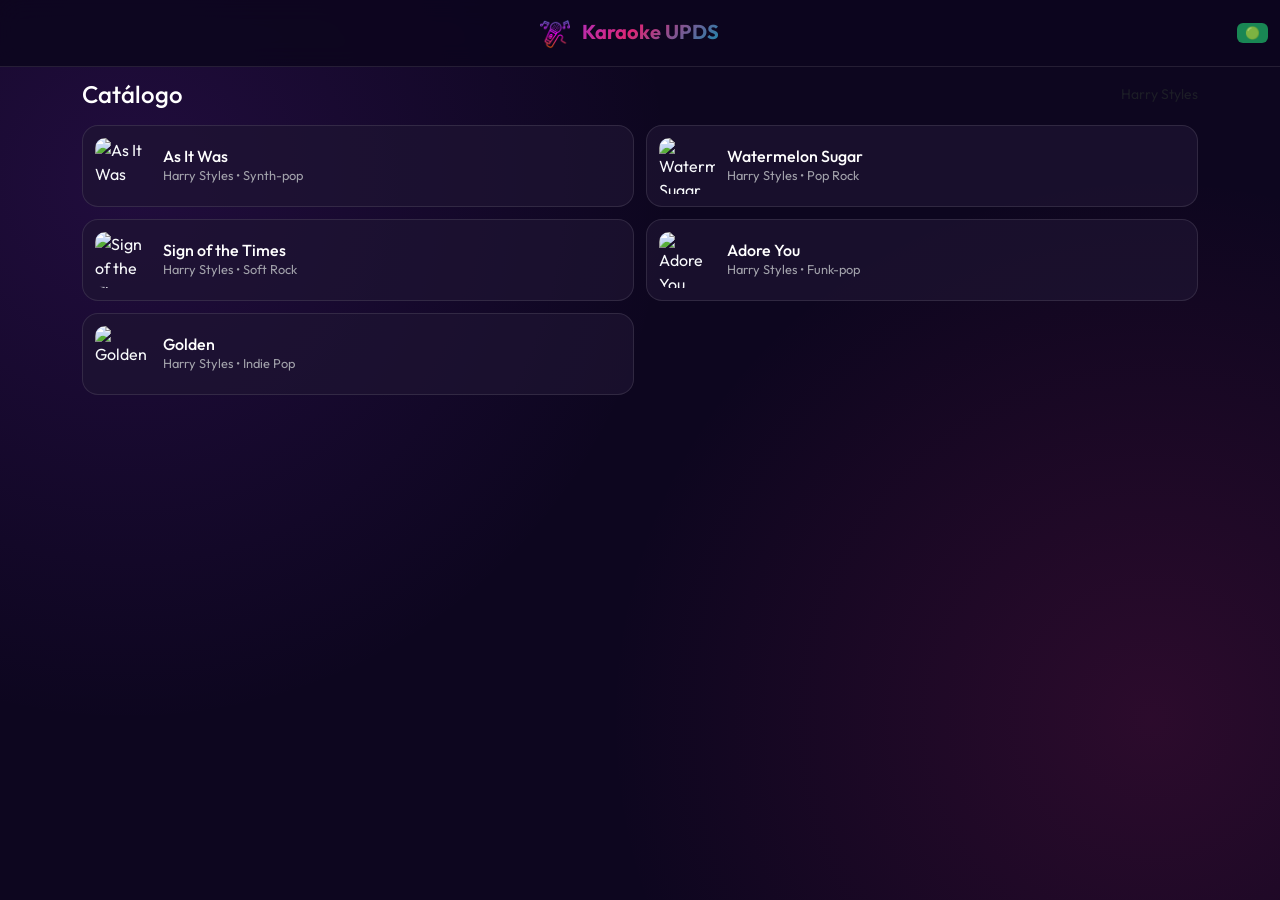
==== index.html @ 7cf0e6f2 "Karaoke UPDS: Rediseño total, menu lateral, PWA install y validaciones" ====
<!DOCTYPE html>
<html lang="es">
<head>
    <meta charset="UTF-8">
    <meta name="viewport" content="width=device-width, initial-scale=1.0, maximum-scale=1.0, user-scalable=no">
    <title>Karaoke UPDS | Harry Styles</title>

    <!-- PWA -->
    <meta name="theme-color" content="#1a0b2e">
    <link rel="manifest" href="./manifest.json">
    <link rel="icon" type="image/png" href="img/logo.png">
    <link rel="apple-touch-icon" href="img/logo.png">

    <!-- Librerías -->
    <link href="https://cdn.jsdelivr.net/npm/bootstrap@5.3.3/dist/css/bootstrap.min.css" rel="stylesheet">
    <link href="https://fonts.googleapis.com/css2?family=Outfit:wght@300;400;600;800&display=swap" rel="stylesheet">
    <script src="https://unpkg.com/@phosphor-icons/web"></script>
    <script src="https://code.jquery.com/jquery-3.7.1.min.js"></script>
    <script src="https://cdn.jsdelivr.net/npm/bootstrap@5.3.3/dist/js/bootstrap.bundle.min.js"></script>

    <link rel="stylesheet" href="styles.css">
</head>
<body>

    <!-- Barra Superior -->
    <nav class="navbar fixed-top glass-nav">
        <div class="container-fluid">
            <button class="btn btn-link text-white p-0 me-2" id="menuToggle">
                <i class="ph ph-list fs-3"></i>
            </button>
            <a class="navbar-brand fw-bold text-gradient mx-auto" href="#">
                <img src="img/logo.png" alt="Logo" width="30" height="30" class="d-inline-block align-text-top me-2">
                Karaoke UPDS
            </a>
            <div id="estadoRed" class="badge bg-success small">🟢</div>
        </div>
    </nav>

    <!-- Menú Lateral (Drawer) -->
    <div id="sideMenu" class="side-menu">
        <div class="p-4">
            <h5 class="text-gradient mb-4">Menú</h5>
            <a href="#" class="menu-item active" data-target="view-catalogo"><i class="ph ph-music-notes"></i> Catálogo</a>
            <a href="#" class="menu-item" data-target="view-reserva"><i class="ph ph-calendar-check"></i> Mi Reserva</a>
            <hr class="text-secondary">
            <button id="btnInstalar" class="btn btn-outline-light w-100 d-none">
                <i class="ph ph-download-simple"></i> Instalar App
            </button>
        </div>
    </div>
    <div id="menuOverlay" class="menu-overlay"></div>

    <!-- Contenido Principal -->
    <main class="container main-content">

        <!-- VISTA 1: CATÁLOGO -->
        <div id="view-catalogo" class="app-view active">
            <div class="d-flex justify-content-between align-items-center mb-3">
                <h4 class="text-white m-0">Catálogo</h4>
                <span class="text-muted small">Harry Styles</span>
            </div>

            <div id="alertaRed" class="alert alert-warning d-none py-2 small" role="alert">
                <i class="ph ph-warning-circle"></i> Sin conexión.
            </div>

            <div id="catalogoKaraoke" class="lista-canciones">
                <!-- Loader -->
                <div class="text-center py-5 text-muted w-100">
                    <div class="spinner-border text-info" role="status"></div>
                    <p class="mt-2">Cargando pistas...</p>
                </div>
            </div>
        </div>

        <!-- VISTA 2: RESERVA -->
        <div id="view-reserva" class="app-view">
            <h4 class="text-white mb-3">Finalizar Reserva</h4>

            <!-- Resumen de la Cola -->
            <div class="glass-card p-3 mb-4">
                <h6 class="text-gradient mb-2"><i class="ph ph-queue"></i> Tu Cola</h6>
                <ul id="listaCola" class="list-group list-group-flush bg-transparent mb-0" style="max-height: 120px; overflow-y: auto;">
                    <li class="list-group-item bg-transparent text-muted text-center border-0 empty-cola py-2">No has elegido pistas.</li>
                </ul>
            </div>

            <!-- Formulario -->
            <div class="glass-card p-4">
                <form id="formReserva" novalidate>
                    <div class="mb-3">
                        <label class="form-label text-light small">Nombre Completo</label>
                        <input type="text" id="nombreReserva" class="form-control bg-dark text-light border-secondary" placeholder="Ej. Alex Pérez">
                        <small class="text-danger d-none" id="errorNombre">Requerido (mín. 3 letras).</small>
                    </div>
                    <div class="mb-3">
                        <label class="form-label text-light small">Teléfono / Celular</label>
                        <input type="tel" id="telefonoReserva" class="form-control bg-dark text-light border-secondary" placeholder="Ej. 70012345">
                        <small class="text-danger d-none" id="errorTelefono">Requerido (mín. 7 números).</small>
                    </div>
                    <div class="row g-2 mb-3">
                        <div class="col-6">
                            <label class="form-label text-light small">Fecha</label>
                            <input type="date" id="fechaReserva" class="form-control bg-dark text-light border-secondary">
                            <small class="text-danger d-none" id="errorFecha">Fecha inválida.</small>
                        </div>
                        <div class="col-6">
                            <label class="form-label text-light small">Hora (18:00 - 23:00)</label>
                            <input type="time" id="horaReserva" class="form-control bg-dark text-light border-secondary" min="18:00" max="23:00">
                            <small class="text-danger d-none" id="errorHora">Hora inválida.</small>
                        </div>
                    </div>
                    <div class="mb-3">
                        <label class="form-label text-light small">Horas de Karaoke (50 BOB/hr)</label>
                        <input type="number" id="horasReserva" class="form-control bg-dark text-light border-secondary" value="1" min="1" max="5">
                    </div>

                    <div class="d-flex justify-content-between align-items-center mb-3 p-3 rounded" style="background: rgba(147, 51, 234, 0.1);">
                        <span class="text-light">Total a Pagar:</span>
                        <span class="fs-4 fw-bold text-gradient"><span id="totalPagar">50</span> BOB</span>
                    </div>

                    <button type="submit" id="btnConfirmar" class="btn btn-gradient w-100 py-3 fw-bold">
                        <i class="ph ph-credit-card"></i> Ir a Pagar
                    </button>
                </form>
            </div>
        </div>

    </main>

    <!-- MODAL DETALLE PISTA (Disco Girando + Letra) -->
    <div class="modal fade" id="modalPista" tabindex="-1" aria-hidden="true">
        <div class="modal-dialog modal-dialog-centered modal-lg">
            <div class="modal-content glass-modal text-center p-4">
                <button type="button" class="btn-close btn-close-white position-absolute top-0 end-0 m-3" data-bs-dismiss="modal"></button>

                <!-- Disco Girando -->
                <div class="vinyl-container mx-auto mb-4">
                    <div class="vinyl"></div>
                    <img id="pistaImgHD" src="" alt="Portada" class="vinyl-cover">
                </div>

                <h3 class="text-gradient mb-1" id="pistaTitulo">Título</h3>
                <p class="text-muted mb-3" id="pistaArtista">Artista • Género</p>

                <!-- Letra -->
                <div class="letra-container mb-3 p-3 rounded text-start" style="background: rgba(0,0,0,0.4); max-height: 150px; overflow-y: auto;">
                    <h6 class="text-info mb-2"><i class="ph ph-text-align-left"></i> Letra:</h6>
                    <p class="small text-light m-0" id="pistaLetra">Cargando letra...</p>
                </div>

                <button class="btn btn-gradient w-100" id="btnAgregarDesdeModal">
                    <i class="ph ph-plus"></i> Agregar a la Cola
                </button>
            </div>
        </div>
    </div>

    <!-- MODAL DE PAGO (Simulado) -->
    <div class="modal fade" id="modalPago" tabindex="-1" data-bs-backdrop="static">
        <div class="modal-dialog modal-dialog-centered">
            <div class="modal-content glass-modal p-4">
                <div class="text-center mb-3">
                    <h4 class="text-gradient"><i class="ph ph-credit-card"></i> Pago Seguro</h4>
                    <p class="text-light mb-0">Total: <span class="text-gradient fw-bold" id="pagoTotal">50 BOB</span></p>
                </div>

                <div class="mb-2">
                    <label class="form-label text-light small">Número de Tarjeta</label>
                    <input type="text" class="form-control bg-dark text-light border-secondary" placeholder="0000 0000 0000 0000" maxlength="19">
                </div>
                <div class="row g-2 mb-3">
                    <div class="col-6">
                        <label class="form-label text-light small">Expiración</label>
                        <input type="text" class="form-control bg-dark text-light border-secondary" placeholder="MM/YY" maxlength="5">
                    </div>
                    <div class="col-6">
                        <label class="form-label text-light small">CVV</label>
                        <input type="password" class="form-control bg-dark text-light border-secondary" placeholder="123" maxlength="3">
                    </div>
                </div>

                <div class="timer-circle mx-auto mb-3">
                    <span id="timerPago" class="fs-4 fw-bold text-white">00:30</span>
                </div>

                <div class="d-flex gap-2">
                    <button type="button" class="btn btn-outline-secondary w-50" data-bs-dismiss="modal" id="btnCancelarPago">Cancelar</button>
                    <button type="button" class="btn btn-gradient w-50 fw-bold" id="btnPagarFinal">Pagar</button>
                </div>
            </div>
        </div>
    </div>

    <!-- Toast -->
    <div id="toast" class="toast-alert">
        <i class="ph ph-check-circle fs-3"></i>
        <div>
            <strong class="d-block" id="toastTitulo">¡Éxito!</strong>
            <span class="small" id="toastMensaje">Acción completada.</span>
        </div>
    </div>

    <script src="script.js" defer></script>
</body>
</html>
---- styles.css ----
:root {
    --bg: #0d061f;
    --bg-card: rgba(30, 20, 50, 0.7);
    --primary-gradient: linear-gradient(135deg, #9333ea, #db2777, #0891b2);
    --text-main: #f8fafc;
    --text-muted: #a1a1aa;
    --border-glass: rgba(255,255,255,0.1);
}

body {
    background-color: var(--bg);
    background-image: radial-gradient(circle at 10% 20%, rgba(147, 51, 234, 0.15) 0%, transparent 40%),
                      radial-gradient(circle at 90% 80%, rgba(219, 39, 119, 0.15) 0%, transparent 40%);
    color: var(--text-main);
    font-family: 'Outfit', sans-serif;
    min-height: 100dvh;
    overflow-x: hidden;
    margin: 0;
}

/* Navbar */
.glass-nav {
    background: rgba(13, 6, 31, 0.9);
    backdrop-filter: blur(12px);
    border-bottom: 1px solid var(--border-glass);
    padding: 12px 0;
    z-index: 1050;
}

.text-gradient {
    background: var(--primary-gradient);
    -webkit-background-clip: text;
    -webkit-text-fill-color: transparent;
    font-weight: 800;
}

/* Menú Lateral */
.side-menu {
    position: fixed;
    top: 0; left: -280px;
    width: 280px; height: 100vh;
    background: rgba(20, 10, 40, 0.95);
    backdrop-filter: blur(20px);
    z-index: 1100;
    transition: left 0.3s ease;
    border-right: 1px solid var(--border-glass);
}
.side-menu.open { left: 0; }
.menu-overlay {
    position: fixed; top: 0; left: 0; width: 100%; height: 100%;
    background: rgba(0,0,0,0.5); z-index: 1090;
    display: none; opacity: 0; transition: opacity 0.3s;
}
.menu-overlay.open { display: block; opacity: 1; }

.menu-item {
    display: flex; align-items: center; gap: 12px;
    color: var(--text-muted); text-decoration: none;
    padding: 12px 16px; border-radius: 8px;
    font-weight: 600; transition: 0.2s;
    margin-bottom: 5px;
}
.menu-item:hover, .menu-item.active {
    background: rgba(255,255,255,0.05);
    color: #fff;
}
.menu-item i { font-size: 1.4rem; }

/* Vistas */
.main-content { padding-top: 80px; padding-bottom: 40px; }
.app-view { display: none; animation: fadeIn 0.4s ease; }
.app-view.active { display: block; }
@keyframes fadeIn { from { opacity: 0; transform: translateY(10px); } to { opacity: 1; transform: translateY(0); } }

/* Catálogo */
.lista-canciones { display: grid; grid-template-columns: 1fr; gap: 12px; }
@media (min-width: 768px) { .lista-canciones { grid-template-columns: repeat(2, 1fr); } }

.tarjeta-pista {
    background: var(--bg-card);
    border: 1px solid var(--border-glass);
    border-radius: 16px;
    padding: 12px;
    display: flex; align-items: center; gap: 12px;
    cursor: pointer; transition: 0.3s;
    animation: slideUp 0.4s ease forwards; opacity: 0;
}
@keyframes slideUp { from { opacity: 0; transform: translateY(15px); } to { opacity: 1; transform: translateY(0); } }
.tarjeta-pista:hover { border-color: #db2777; transform: translateY(-2px); box-shadow: 0 8px 20px rgba(219, 39, 119, 0.2); }

.img-portada { width: 56px; height: 56px; border-radius: 10px; object-fit: cover; }
.info-pista { flex-grow: 1; min-width: 0; text-align: left; }
.info-pista h4 { font-size: 1rem; margin: 0; color: #fff; white-space: nowrap; overflow: hidden; text-overflow: ellipsis; }
.info-pista p { font-size: 0.8rem; margin: 0; color: var(--text-muted); white-space: nowrap; overflow: hidden; text-overflow: ellipsis; }

/* Botones */
.btn-gradient {
    background: var(--primary-gradient);
    color: #fff; border: none; border-radius: 10px;
    transition: 0.3s;
}
.btn-gradient:hover { filter: brightness(1.2); color: #fff; box-shadow: 0 0 15px rgba(219, 39, 119, 0.4); }

/* Tarjetas Glass */
.glass-card {
    background: var(--bg-card);
    backdrop-filter: blur(16px);
    border: 1px solid var(--border-glass);
    border-radius: 20px;
}

/* Lista Cola */
#listaCola::-webkit-scrollbar { width: 4px; }
#listaCola::-webkit-scrollbar-thumb { background: #db2777; border-radius: 4px; }
.cola-item { border-bottom: 1px solid var(--border-glass) !important; padding: 10px 0 !important; }

/* Modales */
.glass-modal {
    background: rgba(20, 10, 40, 0.98);
    backdrop-filter: blur(25px);
    border: 1px solid rgba(147, 51, 234, 0.3);
    border-radius: 24px;
    box-shadow: 0 20px 60px rgba(0,0,0,0.8);
}

/* DISCO GIRANDO */
.vinyl-container {
    position: relative;
    width: 240px; height: 240px;
    display: flex; justify-content: center; align-items: center;
}
.vinyl {
    position: absolute;
    width: 220px; height: 220px;
    background: repeating-radial-gradient(#111, #111 4px, #222 5px, #111 6px);
    border-radius: 50%;
    animation: spin 3s linear infinite;
    box-shadow: 0 0 30px rgba(0,0,0,0.8);
}
.vinyl::after {
    content: ''; position: absolute;
    top: 50%; left: 50%; transform: translate(-50%, -50%);
    width: 180px; height: 180px;
    background: rgba(0,0,0,0.2); border-radius: 50%;
}
.vinyl-cover {
    position: relative; z-index: 2;
    width: 150px; height: 150px;
    border-radius: 50%; object-fit: cover;
    border: 4px solid #fff;
}
@keyframes spin { 100% { transform: rotate(360deg); } }

/* Temporizador */
.timer-circle {
    width: 70px; height: 70px;
    border-radius: 50%;
    border: 4px solid #db2777;
    display: flex; align-items: center; justify-content: center;
    box-shadow: 0 0 20px rgba(219, 39, 119, 0.3);
}

/* Toast */
.toast-alert {
    position: fixed; bottom: 20px; right: 20px;
    background: #10b981; color: #fff;
    padding: 15px 25px; border-radius: 12px;
    display: none; align-items: center; gap: 15px;
    z-index: 9999; box-shadow: 0 10px 30px rgba(16, 185, 129, 0.4);
    animation: popIn 0.4s cubic-bezier(0.175, 0.885, 0.32, 1.275);
}
@keyframes popIn { from { transform: scale(0.5); opacity: 0; } to { transform: scale(1); opacity: 1; } }
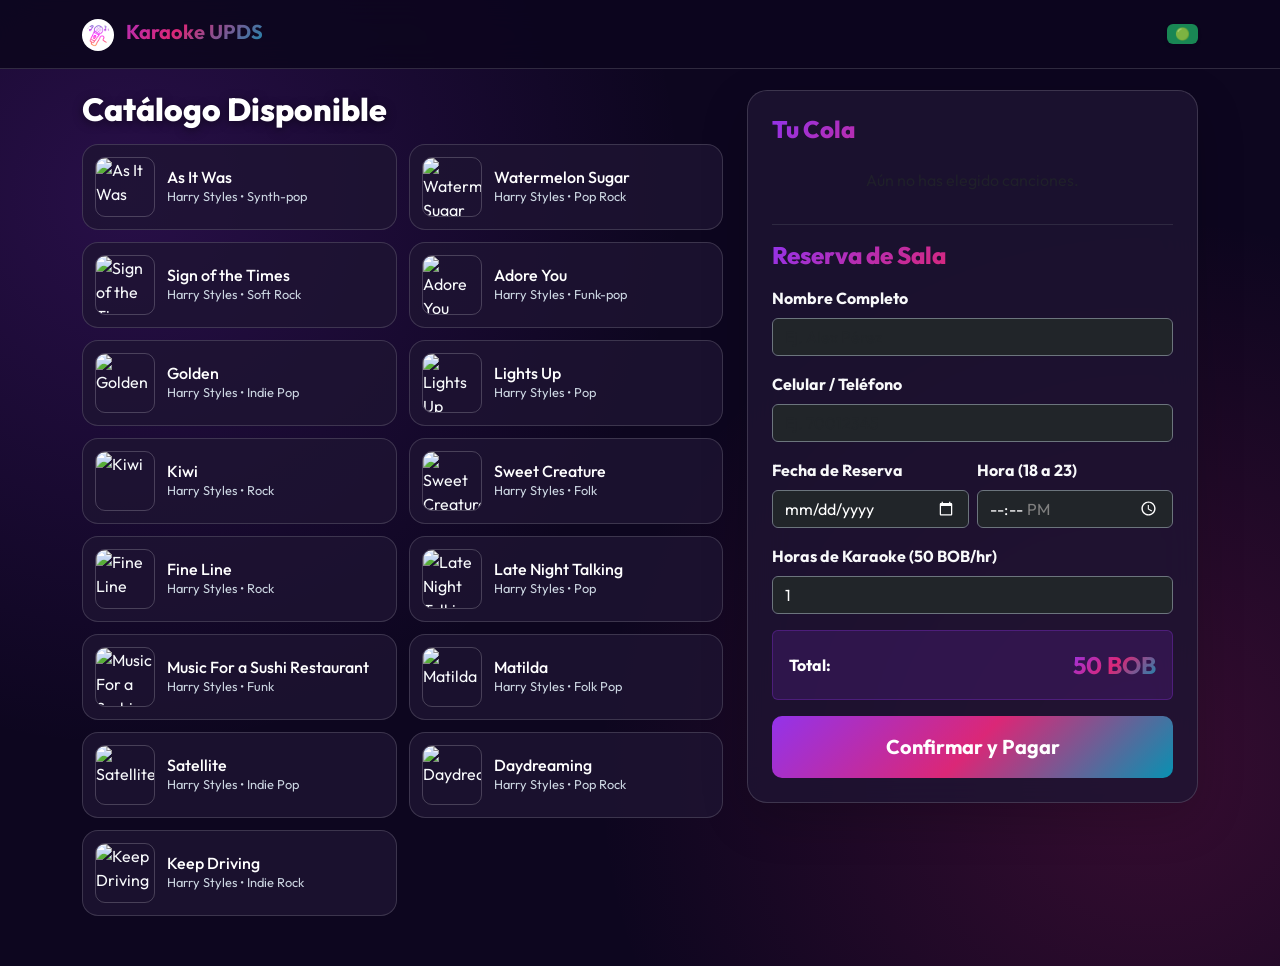
==== commit 2f76a1d8: "Karaoke UPDS final: Validaciones estrictas, 15 canciones, diseno legible y PWA lista" ====
--- a/index.html
+++ b/index.html
@@ -3,15 +3,12 @@
 <head>
     <meta charset="UTF-8">
     <meta name="viewport" content="width=device-width, initial-scale=1.0, maximum-scale=1.0, user-scalable=no">
-    <title>Karaoke UPDS | Harry Styles</title>
+    <title>Karaoke UPDS | Reservas</title>
 
-    <!-- PWA -->
-    <meta name="theme-color" content="#1a0b2e">
+    <meta name="theme-color" content="#0f0a1c">
     <link rel="manifest" href="./manifest.json">
     <link rel="icon" type="image/png" href="img/logo.png">
-    <link rel="apple-touch-icon" href="img/logo.png">
 
-    <!-- Librerías -->
     <link href="https://cdn.jsdelivr.net/npm/bootstrap@5.3.3/dist/css/bootstrap.min.css" rel="stylesheet">
     <link href="https://fonts.googleapis.com/css2?family=Outfit:wght@300;400;600;800&display=swap" rel="stylesheet">
     <script src="https://unpkg.com/@phosphor-icons/web"></script>
@@ -24,112 +21,91 @@
 
     <!-- Barra Superior -->
     <nav class="navbar fixed-top glass-nav">
-        <div class="container-fluid">
-            <button class="btn btn-link text-white p-0 me-2" id="menuToggle">
-                <i class="ph ph-list fs-3"></i>
-            </button>
-            <a class="navbar-brand fw-bold text-gradient mx-auto" href="#">
-                <img src="img/logo.png" alt="Logo" width="30" height="30" class="d-inline-block align-text-top me-2">
+        <div class="container">
+            <a class="navbar-brand fw-bold text-gradient" href="#">
+                <img src="img/logo.png" alt="Logo" width="32" height="32" class="d-inline-block align-text-top me-2 bg-white rounded-circle p-1">
                 Karaoke UPDS
             </a>
-            <div id="estadoRed" class="badge bg-success small">🟢</div>
+            <div id="estadoRed" class="badge bg-success shadow-sm">🟢 En Línea</div>
         </div>
     </nav>
 
-    <!-- Menú Lateral (Drawer) -->
-    <div id="sideMenu" class="side-menu">
-        <div class="p-4">
-            <h5 class="text-gradient mb-4">Menú</h5>
-            <a href="#" class="menu-item active" data-target="view-catalogo"><i class="ph ph-music-notes"></i> Catálogo</a>
-            <a href="#" class="menu-item" data-target="view-reserva"><i class="ph ph-calendar-check"></i> Mi Reserva</a>
-            <hr class="text-secondary">
-            <button id="btnInstalar" class="btn btn-outline-light w-100 d-none">
-                <i class="ph ph-download-simple"></i> Instalar App
-            </button>
-        </div>
-    </div>
-    <div id="menuOverlay" class="menu-overlay"></div>
+    <main class="container main-content">
+        <div class="row g-4">
 
-    <!-- Contenido Principal -->
-    <main class="container main-content">
-
-        <!-- VISTA 1: CATÁLOGO -->
-        <div id="view-catalogo" class="app-view active">
-            <div class="d-flex justify-content-between align-items-center mb-3">
-                <h4 class="text-white m-0">Catálogo</h4>
-                <span class="text-muted small">Harry Styles</span>
+            <!-- COLUMNA CATÁLOGO -->
+            <div class="col-lg-7">
+                <h2 class="section-title mb-3">Catálogo Disponible</h2>
+                <div id="alertaRed" class="alert alert-warning d-none small" role="alert">
+                    <i class="ph ph-warning-circle"></i> Sin conexión. Catálogo en caché.
+                </div>
+                <div id="catalogoKaraoke" class="lista-canciones">
+                    <div class="text-center py-5 w-100">
+                        <div class="spinner-border text-info" role="status"></div>
+                    </div>
+                </div>
             </div>
 
-            <div id="alertaRed" class="alert alert-warning d-none py-2 small" role="alert">
-                <i class="ph ph-warning-circle"></i> Sin conexión.
-            </div>
+            <!-- COLUMNA RESERVA -->
+            <div class="col-lg-5">
+                <div class="glass-card p-4 sticky-top shadow-lg" style="top: 90px;">
 
-            <div id="catalogoKaraoke" class="lista-canciones">
-                <!-- Loader -->
-                <div class="text-center py-5 text-muted w-100">
-                    <div class="spinner-border text-info" role="status"></div>
-                    <p class="mt-2">Cargando pistas...</p>
+                    <h4 class="text-gradient mb-3"><i class="ph ph-queue"></i> Tu Cola</h4>
+                    <ul id="listaCola" class="list-group list-group-flush bg-transparent mb-4" style="max-height: 120px; overflow-y: auto;">
+                        <li class="list-group-item bg-transparent text-muted text-center border-0 empty-cola">Aún no has elegido canciones.</li>
+                    </ul>
+
+                    <hr class="text-secondary">
+
+                    <h4 class="text-gradient mb-3"><i class="ph ph-calendar-check"></i> Reserva de Sala</h4>
+                    <form id="formReserva" novalidate>
+                        <div class="mb-3">
+                            <label class="form-label text-light fw-bold">Nombre Completo</label>
+                            <input type="text" id="nombreReserva" class="form-control bg-dark text-white border-secondary" placeholder="Ej. Alex Pérez">
+                            <small class="text-danger d-none" id="errorNombre">Ingresa tu nombre real (mín. 3 letras).</small>
+                        </div>
+                        <div class="mb-3">
+                            <label class="form-label text-light fw-bold">Celular / Teléfono</label>
+                            <input type="tel" id="telefonoReserva" class="form-control bg-dark text-white border-secondary" placeholder="Ej. 70012345">
+                            <small class="text-danger d-none" id="errorTelefono">Ingresa un número válido (mín. 7).</small>
+                        </div>
+                        <div class="row g-2 mb-3">
+                            <div class="col-6">
+                                <label class="form-label text-light fw-bold">Fecha de Reserva</label>
+                                <input type="date" id="fechaReserva" class="form-control bg-dark text-white border-secondary">
+                                <small class="text-danger d-none" id="errorFecha">Fecha inválida.</small>
+                            </div>
+                            <div class="col-6">
+                                <label class="form-label text-light fw-bold">Hora (18 a 23)</label>
+                                <input type="time" id="horaReserva" class="form-control bg-dark text-white border-secondary" min="18:00" max="23:00">
+                                <small class="text-danger d-none" id="errorHora">Hora inválida.</small>
+                            </div>
+                        </div>
+                        <div class="mb-3">
+                            <label class="form-label text-light fw-bold">Horas de Karaoke (50 BOB/hr)</label>
+                            <input type="number" id="horasReserva" class="form-control bg-dark text-white border-secondary" value="1" min="1" max="5">
+                        </div>
+
+                        <div class="d-flex justify-content-between align-items-center mb-3 p-3 rounded" style="background: rgba(147, 51, 234, 0.15); border: 1px solid rgba(147, 51, 234, 0.3);">
+                            <span class="text-white fw-bold">Total:</span>
+                            <span class="fs-4 fw-bold text-gradient"><span id="totalPagar">50</span> BOB</span>
+                        </div>
+
+                        <button type="submit" id="btnConfirmar" class="btn btn-gradient w-100 py-3 fw-bold fs-5">
+                            <i class="ph ph-credit-card"></i> Confirmar y Pagar
+                        </button>
+                    </form>
                 </div>
             </div>
         </div>
-
-        <!-- VISTA 2: RESERVA -->
-        <div id="view-reserva" class="app-view">
-            <h4 class="text-white mb-3">Finalizar Reserva</h4>
-
-            <!-- Resumen de la Cola -->
-            <div class="glass-card p-3 mb-4">
-                <h6 class="text-gradient mb-2"><i class="ph ph-queue"></i> Tu Cola</h6>
-                <ul id="listaCola" class="list-group list-group-flush bg-transparent mb-0" style="max-height: 120px; overflow-y: auto;">
-                    <li class="list-group-item bg-transparent text-muted text-center border-0 empty-cola py-2">No has elegido pistas.</li>
-                </ul>
-            </div>
-
-            <!-- Formulario -->
-            <div class="glass-card p-4">
-                <form id="formReserva" novalidate>
-                    <div class="mb-3">
-                        <label class="form-label text-light small">Nombre Completo</label>
-                        <input type="text" id="nombreReserva" class="form-control bg-dark text-light border-secondary" placeholder="Ej. Alex Pérez">
-                        <small class="text-danger d-none" id="errorNombre">Requerido (mín. 3 letras).</small>
-                    </div>
-                    <div class="mb-3">
-                        <label class="form-label text-light small">Teléfono / Celular</label>
-                        <input type="tel" id="telefonoReserva" class="form-control bg-dark text-light border-secondary" placeholder="Ej. 70012345">
-                        <small class="text-danger d-none" id="errorTelefono">Requerido (mín. 7 números).</small>
-                    </div>
-                    <div class="row g-2 mb-3">
-                        <div class="col-6">
-                            <label class="form-label text-light small">Fecha</label>
-                            <input type="date" id="fechaReserva" class="form-control bg-dark text-light border-secondary">
-                            <small class="text-danger d-none" id="errorFecha">Fecha inválida.</small>
-                        </div>
-                        <div class="col-6">
-                            <label class="form-label text-light small">Hora (18:00 - 23:00)</label>
-                            <input type="time" id="horaReserva" class="form-control bg-dark text-light border-secondary" min="18:00" max="23:00">
-                            <small class="text-danger d-none" id="errorHora">Hora inválida.</small>
-                        </div>
-                    </div>
-                    <div class="mb-3">
-                        <label class="form-label text-light small">Horas de Karaoke (50 BOB/hr)</label>
-                        <input type="number" id="horasReserva" class="form-control bg-dark text-light border-secondary" value="1" min="1" max="5">
-                    </div>
-
-                    <div class="d-flex justify-content-between align-items-center mb-3 p-3 rounded" style="background: rgba(147, 51, 234, 0.1);">
-                        <span class="text-light">Total a Pagar:</span>
-                        <span class="fs-4 fw-bold text-gradient"><span id="totalPagar">50</span> BOB</span>
-                    </div>
-
-                    <button type="submit" id="btnConfirmar" class="btn btn-gradient w-100 py-3 fw-bold">
-                        <i class="ph ph-credit-card"></i> Ir a Pagar
-                    </button>
-                </form>
-            </div>
-        </div>
-
     </main>
 
-    <!-- MODAL DETALLE PISTA (Disco Girando + Letra) -->
+    <!-- Botón Flotante Instalar PWA -->
+    <button id="btnInstalar" class="btn btn-light d-none position-fixed shadow-lg d-flex align-items-center gap-2" style="bottom: 20px; right: 20px; z-index: 9999; border-radius: 30px; padding: 10px 20px; font-weight: bold; border: 2px solid #9333ea;">
+        <i class="ph ph-download-simple fs-5 text-purple"></i> Instalar App
+    </button>
+
+    <!-- MODAL DETALLE PISTA -->
     <div class="modal fade" id="modalPista" tabindex="-1" aria-hidden="true">
         <div class="modal-dialog modal-dialog-centered modal-lg">
             <div class="modal-content glass-modal text-center p-4">
@@ -141,52 +117,52 @@
                     <img id="pistaImgHD" src="" alt="Portada" class="vinyl-cover">
                 </div>
 
-                <h3 class="text-gradient mb-1" id="pistaTitulo">Título</h3>
-                <p class="text-muted mb-3" id="pistaArtista">Artista • Género</p>
+                <h3 class="text-white mb-1" id="pistaTitulo">Título</h3>
+                <p class="text-gradient mb-3 fw-bold" id="pistaArtista">Artista</p>
 
                 <!-- Letra -->
-                <div class="letra-container mb-3 p-3 rounded text-start" style="background: rgba(0,0,0,0.4); max-height: 150px; overflow-y: auto;">
+                <div class="letra-container mb-3 p-3 rounded text-start" style="background: rgba(0,0,0,0.5); max-height: 160px; overflow-y: auto; border: 1px solid rgba(255,255,255,0.1);">
                     <h6 class="text-info mb-2"><i class="ph ph-text-align-left"></i> Letra:</h6>
                     <p class="small text-light m-0" id="pistaLetra">Cargando letra...</p>
                 </div>
 
-                <button class="btn btn-gradient w-100" id="btnAgregarDesdeModal">
+                <button class="btn btn-gradient w-100 py-3 fs-5" id="btnAgregarDesdeModal">
                     <i class="ph ph-plus"></i> Agregar a la Cola
                 </button>
             </div>
         </div>
     </div>
 
-    <!-- MODAL DE PAGO (Simulado) -->
+    <!-- MODAL DE PAGO -->
     <div class="modal fade" id="modalPago" tabindex="-1" data-bs-backdrop="static">
         <div class="modal-dialog modal-dialog-centered">
             <div class="modal-content glass-modal p-4">
                 <div class="text-center mb-3">
-                    <h4 class="text-gradient"><i class="ph ph-credit-card"></i> Pago Seguro</h4>
-                    <p class="text-light mb-0">Total: <span class="text-gradient fw-bold" id="pagoTotal">50 BOB</span></p>
+                    <h4 class="text-gradient"><i class="ph ph-shield-check"></i> Pago Seguro</h4>
+                    <p class="text-light mb-0">Monto a pagar: <span class="text-gradient fw-bold fs-5" id="pagoTotal">50 BOB</span></p>
                 </div>
 
-                <div class="mb-2">
-                    <label class="form-label text-light small">Número de Tarjeta</label>
-                    <input type="text" class="form-control bg-dark text-light border-secondary" placeholder="0000 0000 0000 0000" maxlength="19">
+                <div class="mb-3">
+                    <label class="form-label text-light fw-bold">Número de Tarjeta</label>
+                    <input type="text" class="form-control bg-dark text-white border-secondary" placeholder="0000 0000 0000 0000" maxlength="19">
                 </div>
                 <div class="row g-2 mb-3">
                     <div class="col-6">
-                        <label class="form-label text-light small">Expiración</label>
-                        <input type="text" class="form-control bg-dark text-light border-secondary" placeholder="MM/YY" maxlength="5">
+                        <label class="form-label text-light fw-bold">Expiración</label>
+                        <input type="text" class="form-control bg-dark text-white border-secondary" placeholder="MM/YY" maxlength="5">
                     </div>
                     <div class="col-6">
-                        <label class="form-label text-light small">CVV</label>
-                        <input type="password" class="form-control bg-dark text-light border-secondary" placeholder="123" maxlength="3">
+                        <label class="form-label text-light fw-bold">CVV</label>
+                        <input type="password" class="form-control bg-dark text-white border-secondary" placeholder="123" maxlength="3">
                     </div>
                 </div>
 
-                <div class="timer-circle mx-auto mb-3">
+                <div class="timer-circle mx-auto mb-3 border-pink">
                     <span id="timerPago" class="fs-4 fw-bold text-white">00:30</span>
                 </div>
 
                 <div class="d-flex gap-2">
-                    <button type="button" class="btn btn-outline-secondary w-50" data-bs-dismiss="modal" id="btnCancelarPago">Cancelar</button>
+                    <button type="button" class="btn btn-outline-light w-50 fw-bold" data-bs-dismiss="modal" id="btnCancelarPago">Cancelar</button>
                     <button type="button" class="btn btn-gradient w-50 fw-bold" id="btnPagarFinal">Pagar</button>
                 </div>
             </div>
--- a/styles.css
+++ b/styles.css
@@ -1,16 +1,16 @@
 :root {
     --bg: #0d061f;
-    --bg-card: rgba(30, 20, 50, 0.7);
+    --bg-card: rgba(30, 20, 50, 0.8);
     --primary-gradient: linear-gradient(135deg, #9333ea, #db2777, #0891b2);
     --text-main: #f8fafc;
     --text-muted: #a1a1aa;
-    --border-glass: rgba(255,255,255,0.1);
+    --border-glass: rgba(255,255,255,0.15);
 }
 
 body {
     background-color: var(--bg);
-    background-image: radial-gradient(circle at 10% 20%, rgba(147, 51, 234, 0.15) 0%, transparent 40%),
-                      radial-gradient(circle at 90% 80%, rgba(219, 39, 119, 0.15) 0%, transparent 40%);
+    background-image: radial-gradient(circle at 10% 20%, rgba(147, 51, 234, 0.2) 0%, transparent 40%),
+                      radial-gradient(circle at 90% 80%, rgba(219, 39, 119, 0.2) 0%, transparent 40%);
     color: var(--text-main);
     font-family: 'Outfit', sans-serif;
     min-height: 100dvh;
@@ -18,10 +18,9 @@
     margin: 0;
 }
 
-/* Navbar */
 .glass-nav {
     background: rgba(13, 6, 31, 0.9);
-    backdrop-filter: blur(12px);
+    backdrop-filter: blur(15px);
     border-bottom: 1px solid var(--border-glass);
     padding: 12px 0;
     z-index: 1050;
@@ -34,43 +33,8 @@
     font-weight: 800;
 }
 
-/* Menú Lateral */
-.side-menu {
-    position: fixed;
-    top: 0; left: -280px;
-    width: 280px; height: 100vh;
-    background: rgba(20, 10, 40, 0.95);
-    backdrop-filter: blur(20px);
-    z-index: 1100;
-    transition: left 0.3s ease;
-    border-right: 1px solid var(--border-glass);
-}
-.side-menu.open { left: 0; }
-.menu-overlay {
-    position: fixed; top: 0; left: 0; width: 100%; height: 100%;
-    background: rgba(0,0,0,0.5); z-index: 1090;
-    display: none; opacity: 0; transition: opacity 0.3s;
-}
-.menu-overlay.open { display: block; opacity: 1; }
-
-.menu-item {
-    display: flex; align-items: center; gap: 12px;
-    color: var(--text-muted); text-decoration: none;
-    padding: 12px 16px; border-radius: 8px;
-    font-weight: 600; transition: 0.2s;
-    margin-bottom: 5px;
-}
-.menu-item:hover, .menu-item.active {
-    background: rgba(255,255,255,0.05);
-    color: #fff;
-}
-.menu-item i { font-size: 1.4rem; }
-
-/* Vistas */
-.main-content { padding-top: 80px; padding-bottom: 40px; }
-.app-view { display: none; animation: fadeIn 0.4s ease; }
-.app-view.active { display: block; }
-@keyframes fadeIn { from { opacity: 0; transform: translateY(10px); } to { opacity: 1; transform: translateY(0); } }
+.main-content { padding-top: 90px; padding-bottom: 50px; }
+.section-title { font-weight: 800; color: #fff; text-shadow: 0 2px 10px rgba(0,0,0,0.5); }
 
 /* Catálogo */
 .lista-canciones { display: grid; grid-template-columns: 1fr; gap: 12px; }
@@ -86,87 +50,52 @@
     animation: slideUp 0.4s ease forwards; opacity: 0;
 }
 @keyframes slideUp { from { opacity: 0; transform: translateY(15px); } to { opacity: 1; transform: translateY(0); } }
-.tarjeta-pista:hover { border-color: #db2777; transform: translateY(-2px); box-shadow: 0 8px 20px rgba(219, 39, 119, 0.2); }
+.tarjeta-pista:hover { border-color: #db2777; transform: translateY(-2px); background: rgba(40, 25, 65, 0.9); }
 
-.img-portada { width: 56px; height: 56px; border-radius: 10px; object-fit: cover; }
+.img-portada { width: 60px; height: 60px; border-radius: 10px; object-fit: cover; border: 1px solid rgba(255,255,255,0.2); }
 .info-pista { flex-grow: 1; min-width: 0; text-align: left; }
 .info-pista h4 { font-size: 1rem; margin: 0; color: #fff; white-space: nowrap; overflow: hidden; text-overflow: ellipsis; }
-.info-pista p { font-size: 0.8rem; margin: 0; color: var(--text-muted); white-space: nowrap; overflow: hidden; text-overflow: ellipsis; }
+.info-pista p { font-size: 0.8rem; margin: 0; color: #cbd5e1; white-space: nowrap; overflow: hidden; text-overflow: ellipsis; }
 
-/* Botones */
-.btn-gradient {
-    background: var(--primary-gradient);
-    color: #fff; border: none; border-radius: 10px;
-    transition: 0.3s;
-}
-.btn-gradient:hover { filter: brightness(1.2); color: #fff; box-shadow: 0 0 15px rgba(219, 39, 119, 0.4); }
+/* Botones y Tarjetas */
+.btn-gradient { background: var(--primary-gradient); color: #fff; border: none; border-radius: 10px; transition: 0.3s; }
+.btn-gradient:hover { filter: brightness(1.2); color: #fff; box-shadow: 0 0 15px rgba(219, 39, 119, 0.5); }
 
-/* Tarjetas Glass */
-.glass-card {
-    background: var(--bg-card);
-    backdrop-filter: blur(16px);
-    border: 1px solid var(--border-glass);
-    border-radius: 20px;
-}
+.glass-card { background: var(--bg-card); backdrop-filter: blur(20px); border: 1px solid var(--border-glass); border-radius: 20px; }
 
 /* Lista Cola */
-#listaCola::-webkit-scrollbar { width: 4px; }
-#listaCola::-webkit-scrollbar-thumb { background: #db2777; border-radius: 4px; }
-.cola-item { border-bottom: 1px solid var(--border-glass) !important; padding: 10px 0 !important; }
+#listaCola::-webkit-scrollbar { width: 6px; }
+#listaCola::-webkit-scrollbar-thumb { background: #9333ea; border-radius: 6px; }
+.cola-item { border-bottom: 1px solid var(--border-glass) !important; padding: 10px 0 !important; color: #fff; }
 
 /* Modales */
-.glass-modal {
-    background: rgba(20, 10, 40, 0.98);
-    backdrop-filter: blur(25px);
-    border: 1px solid rgba(147, 51, 234, 0.3);
-    border-radius: 24px;
-    box-shadow: 0 20px 60px rgba(0,0,0,0.8);
-}
+.glass-modal { background: rgba(20, 10, 40, 0.98); backdrop-filter: blur(25px); border: 1px solid rgba(147, 51, 234, 0.4); border-radius: 24px; box-shadow: 0 20px 60px rgba(0,0,0,0.9); }
 
 /* DISCO GIRANDO */
-.vinyl-container {
-    position: relative;
-    width: 240px; height: 240px;
-    display: flex; justify-content: center; align-items: center;
-}
+.vinyl-container { position: relative; width: 220px; height: 220px; display: flex; justify-content: center; align-items: center; }
 .vinyl {
-    position: absolute;
-    width: 220px; height: 220px;
+    position: absolute; width: 200px; height: 200px;
     background: repeating-radial-gradient(#111, #111 4px, #222 5px, #111 6px);
     border-radius: 50%;
-    animation: spin 3s linear infinite;
-    box-shadow: 0 0 30px rgba(0,0,0,0.8);
+    animation: spin 3s linear infinite; /* Aseguramos la animación */
+    box-shadow: 0 0 30px rgba(0,0,0,0.9);
 }
 .vinyl::after {
-    content: ''; position: absolute;
-    top: 50%; left: 50%; transform: translate(-50%, -50%);
-    width: 180px; height: 180px;
-    background: rgba(0,0,0,0.2); border-radius: 50%;
+    content: ''; position: absolute; top: 50%; left: 50%; transform: translate(-50%, -50%);
+    width: 160px; height: 160px; background: rgba(0,0,0,0.3); border-radius: 50%;
 }
 .vinyl-cover {
-    position: relative; z-index: 2;
-    width: 150px; height: 150px;
-    border-radius: 50%; object-fit: cover;
-    border: 4px solid #fff;
+    position: relative; z-index: 2; width: 140px; height: 140px;
+    border-radius: 50%; object-fit: cover; border: 4px solid #fff;
 }
 @keyframes spin { 100% { transform: rotate(360deg); } }
 
 /* Temporizador */
-.timer-circle {
-    width: 70px; height: 70px;
-    border-radius: 50%;
-    border: 4px solid #db2777;
-    display: flex; align-items: center; justify-content: center;
-    box-shadow: 0 0 20px rgba(219, 39, 119, 0.3);
-}
+.timer-circle { width: 70px; height: 70px; border-radius: 50%; border: 4px solid #db2777; display: flex; align-items: center; justify-content: center; box-shadow: 0 0 20px rgba(219, 39, 119, 0.4); }
+
+/* Inputs */
+input[type="date"]::-webkit-calendar-picker-indicator, input[type="time"]::-webkit-calendar-picker-indicator { filter: invert(1); }
 
 /* Toast */
-.toast-alert {
-    position: fixed; bottom: 20px; right: 20px;
-    background: #10b981; color: #fff;
-    padding: 15px 25px; border-radius: 12px;
-    display: none; align-items: center; gap: 15px;
-    z-index: 9999; box-shadow: 0 10px 30px rgba(16, 185, 129, 0.4);
-    animation: popIn 0.4s cubic-bezier(0.175, 0.885, 0.32, 1.275);
-}
+.toast-alert { position: fixed; bottom: 20px; right: 20px; background: #10b981; color: #fff; padding: 15px 25px; border-radius: 12px; display: none; align-items: center; gap: 15px; z-index: 9999; box-shadow: 0 10px 30px rgba(16, 185, 129, 0.5); animation: popIn 0.4s cubic-bezier(0.175, 0.885, 0.32, 1.275); }
 @keyframes popIn { from { transform: scale(0.5); opacity: 0; } to { transform: scale(1); opacity: 1; } }
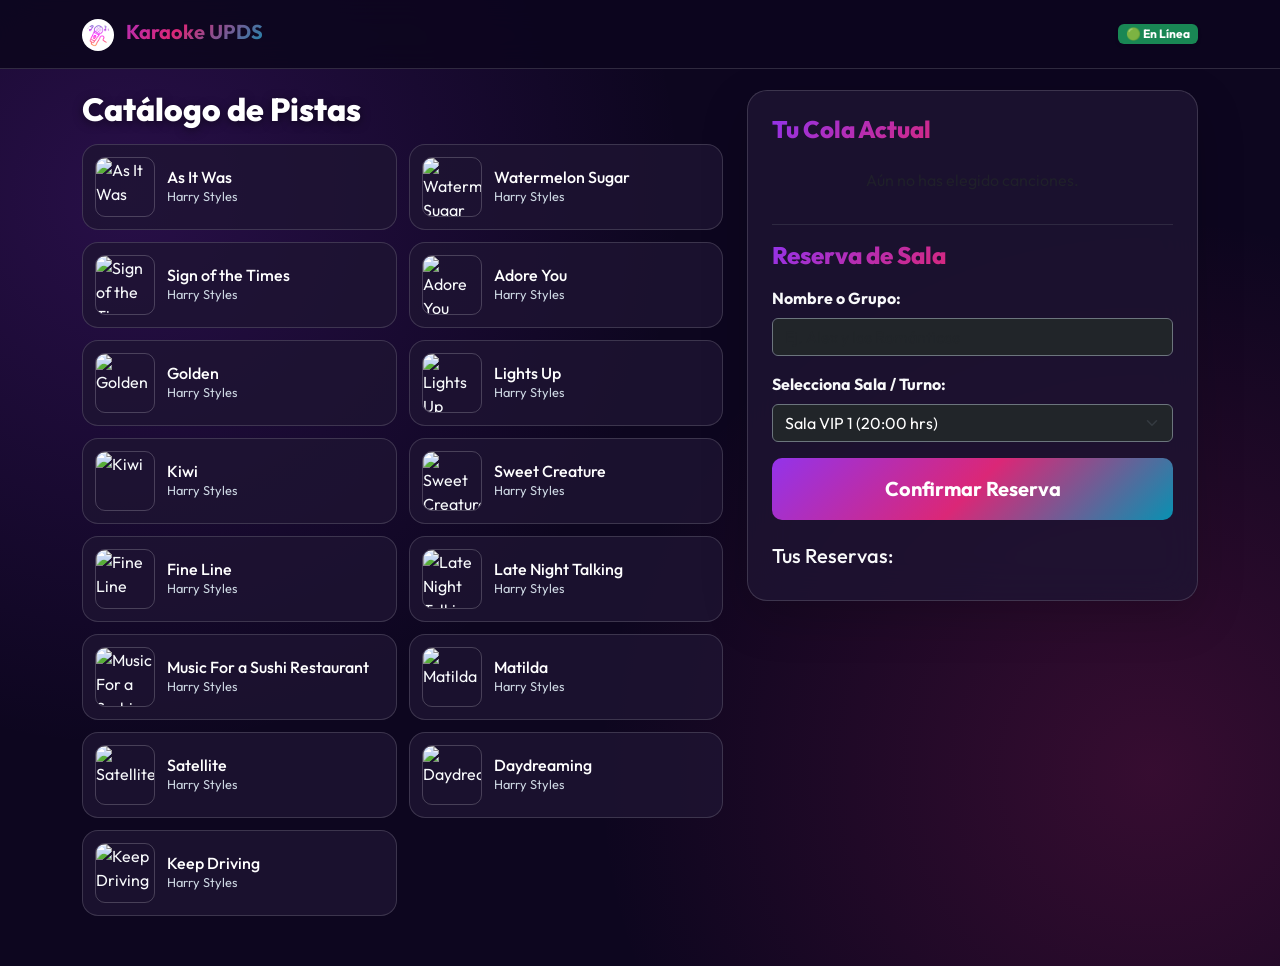
==== commit 12f82b79: "PWA Karaoke: Prevencion XSS, Formulario PDF y validaciones estrictas" ====
--- a/index.html
+++ b/index.html
@@ -33,9 +33,9 @@
     <main class="container main-content">
         <div class="row g-4">
 
-            <!-- COLUMNA CATÁLOGO -->
+            <!-- COLUMNA IZQUIERDA: CATÁLOGO Y DISCO -->
             <div class="col-lg-7">
-                <h2 class="section-title mb-3">Catálogo Disponible</h2>
+                <h2 class="section-title mb-3">Catálogo de Pistas</h2>
                 <div id="alertaRed" class="alert alert-warning d-none small" role="alert">
                     <i class="ph ph-warning-circle"></i> Sin conexión. Catálogo en caché.
                 </div>
@@ -46,72 +46,57 @@
                 </div>
             </div>
 
-            <!-- COLUMNA RESERVA -->
+            <!-- COLUMNA DERECHA: RESERVA Y COLA -->
             <div class="col-lg-5">
                 <div class="glass-card p-4 sticky-top shadow-lg" style="top: 90px;">
 
-                    <h4 class="text-gradient mb-3"><i class="ph ph-queue"></i> Tu Cola</h4>
+                    <h4 class="text-gradient mb-3"><i class="ph ph-queue"></i> Tu Cola Actual</h4>
                     <ul id="listaCola" class="list-group list-group-flush bg-transparent mb-4" style="max-height: 120px; overflow-y: auto;">
                         <li class="list-group-item bg-transparent text-muted text-center border-0 empty-cola">Aún no has elegido canciones.</li>
                     </ul>
 
                     <hr class="text-secondary">
 
+                    <!-- FORMULARIO ADAPTADO AL PDF Y XSS -->
                     <h4 class="text-gradient mb-3"><i class="ph ph-calendar-check"></i> Reserva de Sala</h4>
                     <form id="formReserva" novalidate>
                         <div class="mb-3">
-                            <label class="form-label text-light fw-bold">Nombre Completo</label>
-                            <input type="text" id="nombreReserva" class="form-control bg-dark text-white border-secondary" placeholder="Ej. Alex Pérez">
-                            <small class="text-danger d-none" id="errorNombre">Ingresa tu nombre real (mín. 3 letras).</small>
-                        </div>
-                        <div class="mb-3">
-                            <label class="form-label text-light fw-bold">Celular / Teléfono</label>
-                            <input type="tel" id="telefonoReserva" class="form-control bg-dark text-white border-secondary" placeholder="Ej. 70012345">
-                            <small class="text-danger d-none" id="errorTelefono">Ingresa un número válido (mín. 7).</small>
-                        </div>
-                        <div class="row g-2 mb-3">
-                            <div class="col-6">
-                                <label class="form-label text-light fw-bold">Fecha de Reserva</label>
-                                <input type="date" id="fechaReserva" class="form-control bg-dark text-white border-secondary">
-                                <small class="text-danger d-none" id="errorFecha">Fecha inválida.</small>
-                            </div>
-                            <div class="col-6">
-                                <label class="form-label text-light fw-bold">Hora (18 a 23)</label>
-                                <input type="time" id="horaReserva" class="form-control bg-dark text-white border-secondary" min="18:00" max="23:00">
-                                <small class="text-danger d-none" id="errorHora">Hora inválida.</small>
-                            </div>
-                        </div>
-                        <div class="mb-3">
-                            <label class="form-label text-light fw-bold">Horas de Karaoke (50 BOB/hr)</label>
-                            <input type="number" id="horasReserva" class="form-control bg-dark text-white border-secondary" value="1" min="1" max="5">
+                            <label class="form-label text-light fw-bold">Nombre o Grupo:</label>
+                            <input type="text" id="clienteNombre" class="form-control bg-dark text-white border-secondary" placeholder="Ej. Alex y los Románticos" required>
+                            <small class="text-danger d-none" id="errorNombre">El nombre es obligatorio.</small>
                         </div>
 
-                        <div class="d-flex justify-content-between align-items-center mb-3 p-3 rounded" style="background: rgba(147, 51, 234, 0.15); border: 1px solid rgba(147, 51, 234, 0.3);">
-                            <span class="text-white fw-bold">Total:</span>
-                            <span class="fs-4 fw-bold text-gradient"><span id="totalPagar">50</span> BOB</span>
+                        <div class="mb-3">
+                            <label class="form-label text-light fw-bold">Selecciona Sala / Turno:</label>
+                            <select id="salaSelect" class="form-select bg-dark text-white border-secondary">
+                                <option value="Sala VIP 1 (20:00 hrs)">Sala VIP 1 (20:00 hrs)</option>
+                                <option value="Mesa Central 4 (21:30 hrs)">Mesa Central 4 (21:30 hrs)</option>
+                                <option value="Sala Familiar 2 (22:00 hrs)">Sala Familiar 2 (22:00 hrs)</option>
+                            </select>
                         </div>
 
+                        <!-- BOTÓN CON HIDRATACIÓN -->
                         <button type="submit" id="btnConfirmar" class="btn btn-gradient w-100 py-3 fw-bold fs-5">
-                            <i class="ph ph-credit-card"></i> Confirmar y Pagar
+                            <i class="ph ph-check-circle"></i> Confirmar Reserva
                         </button>
                     </form>
+
+                    <!-- LISTA DE RESERVAS SEGURA (ANTI-XSS) -->
+                    <div class="mt-4">
+                        <h5 class="text-light mb-2">Tus Reservas:</h5>
+                        <ul id="listaReservas" class="lista-segura list-group list-group-flush bg-transparent"></ul>
+                    </div>
                 </div>
             </div>
         </div>
     </main>
 
-    <!-- Botón Flotante Instalar PWA -->
-    <button id="btnInstalar" class="btn btn-light d-none position-fixed shadow-lg d-flex align-items-center gap-2" style="bottom: 20px; right: 20px; z-index: 9999; border-radius: 30px; padding: 10px 20px; font-weight: bold; border: 2px solid #9333ea;">
-        <i class="ph ph-download-simple fs-5 text-purple"></i> Instalar App
-    </button>
-
-    <!-- MODAL DETALLE PISTA -->
+    <!-- MODAL DETALLE PISTA (DISCO GIRANDO) -->
     <div class="modal fade" id="modalPista" tabindex="-1" aria-hidden="true">
         <div class="modal-dialog modal-dialog-centered modal-lg">
             <div class="modal-content glass-modal text-center p-4">
                 <button type="button" class="btn-close btn-close-white position-absolute top-0 end-0 m-3" data-bs-dismiss="modal"></button>
 
-                <!-- Disco Girando -->
                 <div class="vinyl-container mx-auto mb-4">
                     <div class="vinyl"></div>
                     <img id="pistaImgHD" src="" alt="Portada" class="vinyl-cover">
@@ -120,7 +105,6 @@
                 <h3 class="text-white mb-1" id="pistaTitulo">Título</h3>
                 <p class="text-gradient mb-3 fw-bold" id="pistaArtista">Artista</p>
 
-                <!-- Letra -->
                 <div class="letra-container mb-3 p-3 rounded text-start" style="background: rgba(0,0,0,0.5); max-height: 160px; overflow-y: auto; border: 1px solid rgba(255,255,255,0.1);">
                     <h6 class="text-info mb-2"><i class="ph ph-text-align-left"></i> Letra:</h6>
                     <p class="small text-light m-0" id="pistaLetra">Cargando letra...</p>
@@ -133,41 +117,10 @@
         </div>
     </div>
 
-    <!-- MODAL DE PAGO -->
-    <div class="modal fade" id="modalPago" tabindex="-1" data-bs-backdrop="static">
-        <div class="modal-dialog modal-dialog-centered">
-            <div class="modal-content glass-modal p-4">
-                <div class="text-center mb-3">
-                    <h4 class="text-gradient"><i class="ph ph-shield-check"></i> Pago Seguro</h4>
-                    <p class="text-light mb-0">Monto a pagar: <span class="text-gradient fw-bold fs-5" id="pagoTotal">50 BOB</span></p>
-                </div>
-
-                <div class="mb-3">
-                    <label class="form-label text-light fw-bold">Número de Tarjeta</label>
-                    <input type="text" class="form-control bg-dark text-white border-secondary" placeholder="0000 0000 0000 0000" maxlength="19">
-                </div>
-                <div class="row g-2 mb-3">
-                    <div class="col-6">
-                        <label class="form-label text-light fw-bold">Expiración</label>
-                        <input type="text" class="form-control bg-dark text-white border-secondary" placeholder="MM/YY" maxlength="5">
-                    </div>
-                    <div class="col-6">
-                        <label class="form-label text-light fw-bold">CVV</label>
-                        <input type="password" class="form-control bg-dark text-white border-secondary" placeholder="123" maxlength="3">
-                    </div>
-                </div>
-
-                <div class="timer-circle mx-auto mb-3 border-pink">
-                    <span id="timerPago" class="fs-4 fw-bold text-white">00:30</span>
-                </div>
-
-                <div class="d-flex gap-2">
-                    <button type="button" class="btn btn-outline-light w-50 fw-bold" data-bs-dismiss="modal" id="btnCancelarPago">Cancelar</button>
-                    <button type="button" class="btn btn-gradient w-50 fw-bold" id="btnPagarFinal">Pagar</button>
-                </div>
-            </div>
-        </div>
-    </div>
+    <!-- Botón Flotante Instalar PWA -->
+    <button id="btnInstalar" class="btn btn-light d-none position-fixed shadow-lg d-flex align-items-center gap-2" style="bottom: 20px; right: 20px; z-index: 9999; border-radius: 30px; padding: 10px 20px; font-weight: bold; border: 2px solid #9333ea;">
+        <i class="ph ph-download-simple fs-5 text-purple"></i> Instalar App
+    </button>
 
     <!-- Toast -->
     <div id="toast" class="toast-alert">
--- a/styles.css
+++ b/styles.css
@@ -63,10 +63,16 @@
 
 .glass-card { background: var(--bg-card); backdrop-filter: blur(20px); border: 1px solid var(--border-glass); border-radius: 20px; }
 
-/* Lista Cola */
+/* Lista Cola y Reservas */
 #listaCola::-webkit-scrollbar { width: 6px; }
 #listaCola::-webkit-scrollbar-thumb { background: #9333ea; border-radius: 6px; }
-.cola-item { border-bottom: 1px solid var(--border-glass) !important; padding: 10px 0 !important; color: #fff; }
+.cola-item, .lista-segura li {
+    border-bottom: 1px solid var(--border-glass) !important;
+    padding: 10px 0 !important;
+    color: #fff;
+    animation: slideIn 0.3s ease;
+}
+@keyframes slideIn { from { opacity: 0; transform: translateX(-20px); } to { opacity: 1; transform: translateX(0); } }
 
 /* Modales */
 .glass-modal { background: rgba(20, 10, 40, 0.98); backdrop-filter: blur(25px); border: 1px solid rgba(147, 51, 234, 0.4); border-radius: 24px; box-shadow: 0 20px 60px rgba(0,0,0,0.9); }
@@ -77,7 +83,7 @@
     position: absolute; width: 200px; height: 200px;
     background: repeating-radial-gradient(#111, #111 4px, #222 5px, #111 6px);
     border-radius: 50%;
-    animation: spin 3s linear infinite; /* Aseguramos la animación */
+    animation: spin 3s linear infinite;
     box-shadow: 0 0 30px rgba(0,0,0,0.9);
 }
 .vinyl::after {
@@ -90,9 +96,6 @@
 }
 @keyframes spin { 100% { transform: rotate(360deg); } }
 
-/* Temporizador */
-.timer-circle { width: 70px; height: 70px; border-radius: 50%; border: 4px solid #db2777; display: flex; align-items: center; justify-content: center; box-shadow: 0 0 20px rgba(219, 39, 119, 0.4); }
-
 /* Inputs */
 input[type="date"]::-webkit-calendar-picker-indicator, input[type="time"]::-webkit-calendar-picker-indicator { filter: invert(1); }
 
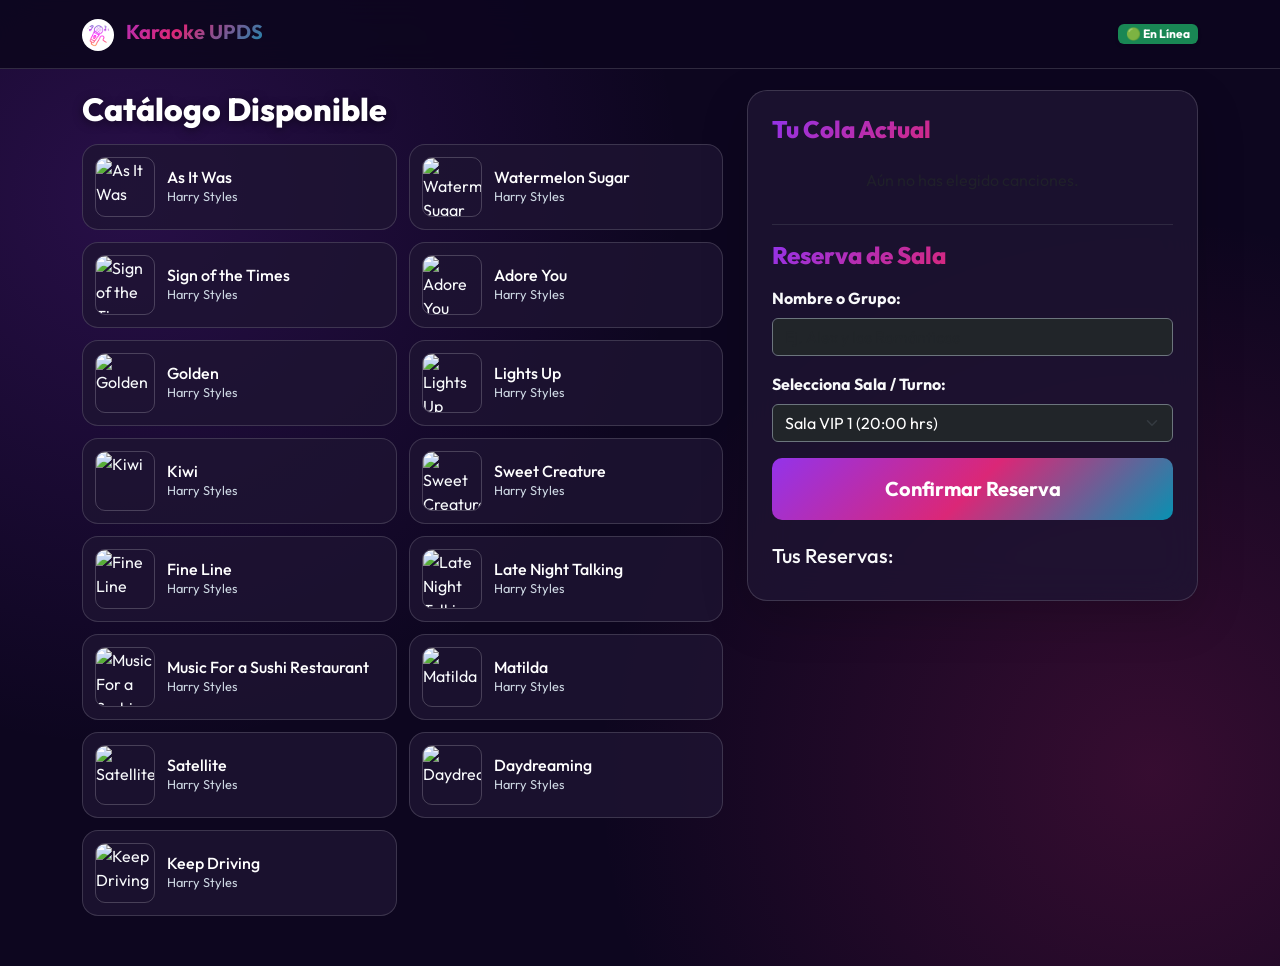
==== commit 9a5d4a74: "Karaoke UPDS: Disco giratorio corregido, letra estilo karaoke y animaciones" ====
--- a/index.html
+++ b/index.html
@@ -33,9 +33,9 @@
     <main class="container main-content">
         <div class="row g-4">
 
-            <!-- COLUMNA IZQUIERDA: CATÁLOGO Y DISCO -->
+            <!-- COLUMNA IZQUIERDA: CATÁLOGO -->
             <div class="col-lg-7">
-                <h2 class="section-title mb-3">Catálogo de Pistas</h2>
+                <h2 class="section-title mb-3">Catálogo Disponible</h2>
                 <div id="alertaRed" class="alert alert-warning d-none small" role="alert">
                     <i class="ph ph-warning-circle"></i> Sin conexión. Catálogo en caché.
                 </div>
@@ -57,7 +57,7 @@
 
                     <hr class="text-secondary">
 
-                    <!-- FORMULARIO ADAPTADO AL PDF Y XSS -->
+                    <!-- FORMULARIO ADAPTADO AL PDF (ANTI-XSS) -->
                     <h4 class="text-gradient mb-3"><i class="ph ph-calendar-check"></i> Reserva de Sala</h4>
                     <form id="formReserva" novalidate>
                         <div class="mb-3">
@@ -75,13 +75,12 @@
                             </select>
                         </div>
 
-                        <!-- BOTÓN CON HIDRATACIÓN -->
                         <button type="submit" id="btnConfirmar" class="btn btn-gradient w-100 py-3 fw-bold fs-5">
                             <i class="ph ph-check-circle"></i> Confirmar Reserva
                         </button>
                     </form>
 
-                    <!-- LISTA DE RESERVAS SEGURA (ANTI-XSS) -->
+                    <!-- LISTA DE RESERVAS SEGURA -->
                     <div class="mt-4">
                         <h5 class="text-light mb-2">Tus Reservas:</h5>
                         <ul id="listaReservas" class="lista-segura list-group list-group-flush bg-transparent"></ul>
@@ -91,27 +90,28 @@
         </div>
     </main>
 
-    <!-- MODAL DETALLE PISTA (DISCO GIRANDO) -->
+    <!-- MODAL KARAOKE (EXPERIENCIA INMERSIVA) -->
     <div class="modal fade" id="modalPista" tabindex="-1" aria-hidden="true">
-        <div class="modal-dialog modal-dialog-centered modal-lg">
-            <div class="modal-content glass-modal text-center p-4">
+        <div class="modal-dialog modal-dialog-centered modal-fullscreen-lg-down">
+            <div class="modal-content glass-modal karaoke-bg text-center p-4">
                 <button type="button" class="btn-close btn-close-white position-absolute top-0 end-0 m-3" data-bs-dismiss="modal"></button>
 
+                <!-- DISCO GIRANDO (Estructura corregida) -->
                 <div class="vinyl-container mx-auto mb-4">
-                    <div class="vinyl"></div>
-                    <img id="pistaImgHD" src="" alt="Portada" class="vinyl-cover">
+                    <div class="vinyl-disc"></div>
+                    <img id="pistaImgHD" src="" alt="Portada" class="vinyl-cover spin-animation">
                 </div>
 
-                <h3 class="text-white mb-1" id="pistaTitulo">Título</h3>
-                <p class="text-gradient mb-3 fw-bold" id="pistaArtista">Artista</p>
+                <h2 class="text-white mb-1 fw-bold" id="pistaTitulo">Título</h2>
+                <p class="text-gradient mb-4 fw-bold fs-5" id="pistaArtista">Artista</p>
 
-                <div class="letra-container mb-3 p-3 rounded text-start" style="background: rgba(0,0,0,0.5); max-height: 160px; overflow-y: auto; border: 1px solid rgba(255,255,255,0.1);">
-                    <h6 class="text-info mb-2"><i class="ph ph-text-align-left"></i> Letra:</h6>
-                    <p class="small text-light m-0" id="pistaLetra">Cargando letra...</p>
+                <!-- LETRA ESTILO KARAOKE -->
+                <div class="letra-container mb-4 p-4 rounded-4 text-center">
+                    <p class="karaoke-text m-0" id="pistaLetra">Cargando letra...</p>
                 </div>
 
-                <button class="btn btn-gradient w-100 py-3 fs-5" id="btnAgregarDesdeModal">
-                    <i class="ph ph-plus"></i> Agregar a la Cola
+                <button class="btn btn-gradient w-100 py-3 fs-5 fw-bold shadow-lg" id="btnAgregarDesdeModal">
+                    <i class="ph ph-plus-circle"></i> Agregar a la Cola
                 </button>
             </div>
         </div>
--- a/styles.css
+++ b/styles.css
@@ -74,27 +74,78 @@
 }
 @keyframes slideIn { from { opacity: 0; transform: translateX(-20px); } to { opacity: 1; transform: translateX(0); } }
 
-/* Modales */
-.glass-modal { background: rgba(20, 10, 40, 0.98); backdrop-filter: blur(25px); border: 1px solid rgba(147, 51, 234, 0.4); border-radius: 24px; box-shadow: 0 20px 60px rgba(0,0,0,0.9); }
+/* =========================================
+   MODAL KARAOKE (EXPERIENCIA REAL)
+   ========================================= */
+.modal-backdrop.show { opacity: 0.9; background-color: #000; }
+.glass-modal {
+    background: rgba(15, 5, 30, 0.95);
+    backdrop-filter: blur(30px);
+    border: 1px solid rgba(147, 51, 234, 0.5);
+    border-radius: 24px;
+    box-shadow: 0 0 80px rgba(147, 51, 234, 0.3);
+    overflow: hidden;
+}
 
-/* DISCO GIRANDO */
-.vinyl-container { position: relative; width: 220px; height: 220px; display: flex; justify-content: center; align-items: center; }
-.vinyl {
-    position: absolute; width: 200px; height: 200px;
-    background: repeating-radial-gradient(#111, #111 4px, #222 5px, #111 6px);
+/* Fondo de ecualizador para el karaoke */
+.karaoke-bg {
+    background-image: linear-gradient(rgba(15, 5, 30, 0.9), rgba(15, 5, 30, 0.9)), url('https://images.unsplash.com/photo-1514525253161-7a46d19cd819?q=80&w=1000&auto=format&fit=crop');
+    background-size: cover;
+    background-position: center;
+}
+
+/* DISCO GIRANDO (Corregido) */
+.vinyl-container {
+    position: relative;
+    width: 220px; height: 220px;
+    display: flex; justify-content: center; align-items: center;
+}
+/* La base negra del vinilo */
+.vinyl-disc {
+    position: absolute;
+    width: 100%; height: 100%;
+    background: repeating-radial-gradient(#050505, #050505 4px, #1a1a1a 5px, #050505 6px);
     border-radius: 50%;
+    box-shadow: 0 10px 30px rgba(0,0,0,0.8), inset 0 0 20px rgba(0,0,0,0.9);
+    /* El disco negro gira */
     animation: spin 3s linear infinite;
-    box-shadow: 0 0 30px rgba(0,0,0,0.9);
 }
-.vinyl::after {
+.vinyl-disc::after {
     content: ''; position: absolute; top: 50%; left: 50%; transform: translate(-50%, -50%);
-    width: 160px; height: 160px; background: rgba(0,0,0,0.3); border-radius: 50%;
+    width: 80px; height: 80px; background: #111; border-radius: 50%;
 }
+/* La foto de la portada también gira para dar el efecto */
 .vinyl-cover {
-    position: relative; z-index: 2; width: 140px; height: 140px;
-    border-radius: 50%; object-fit: cover; border: 4px solid #fff;
+    position: relative; z-index: 2;
+    width: 140px; height: 140px;
+    border-radius: 50%; object-fit: cover;
+    border: 4px solid #fff;
+    animation: spin 3s linear infinite;
+    box-shadow: 0 0 20px rgba(255,255,255,0.2);
 }
 @keyframes spin { 100% { transform: rotate(360deg); } }
+
+/* LETRA DE KARAOKE */
+.letra-container {
+    background: rgba(0, 0, 0, 0.6);
+    border: 1px solid rgba(255, 255, 255, 0.1);
+    max-height: 250px;
+    overflow-y: auto;
+}
+.karaoke-text {
+    font-size: 1.6rem;
+    font-weight: 800;
+    color: #fff;
+    line-height: 1.5;
+    text-shadow: 0 0 10px rgba(255,255,255,0.5), 0 0 20px #db2777;
+    letter-spacing: 1px;
+}
+
+@media (max-width: 768px) {
+    .karaoke-text { font-size: 1.3rem; }
+    .vinyl-container { width: 180px; height: 180px; }
+    .vinyl-cover { width: 110px; height: 110px; }
+}
 
 /* Inputs */
 input[type="date"]::-webkit-calendar-picker-indicator, input[type="time"]::-webkit-calendar-picker-indicator { filter: invert(1); }
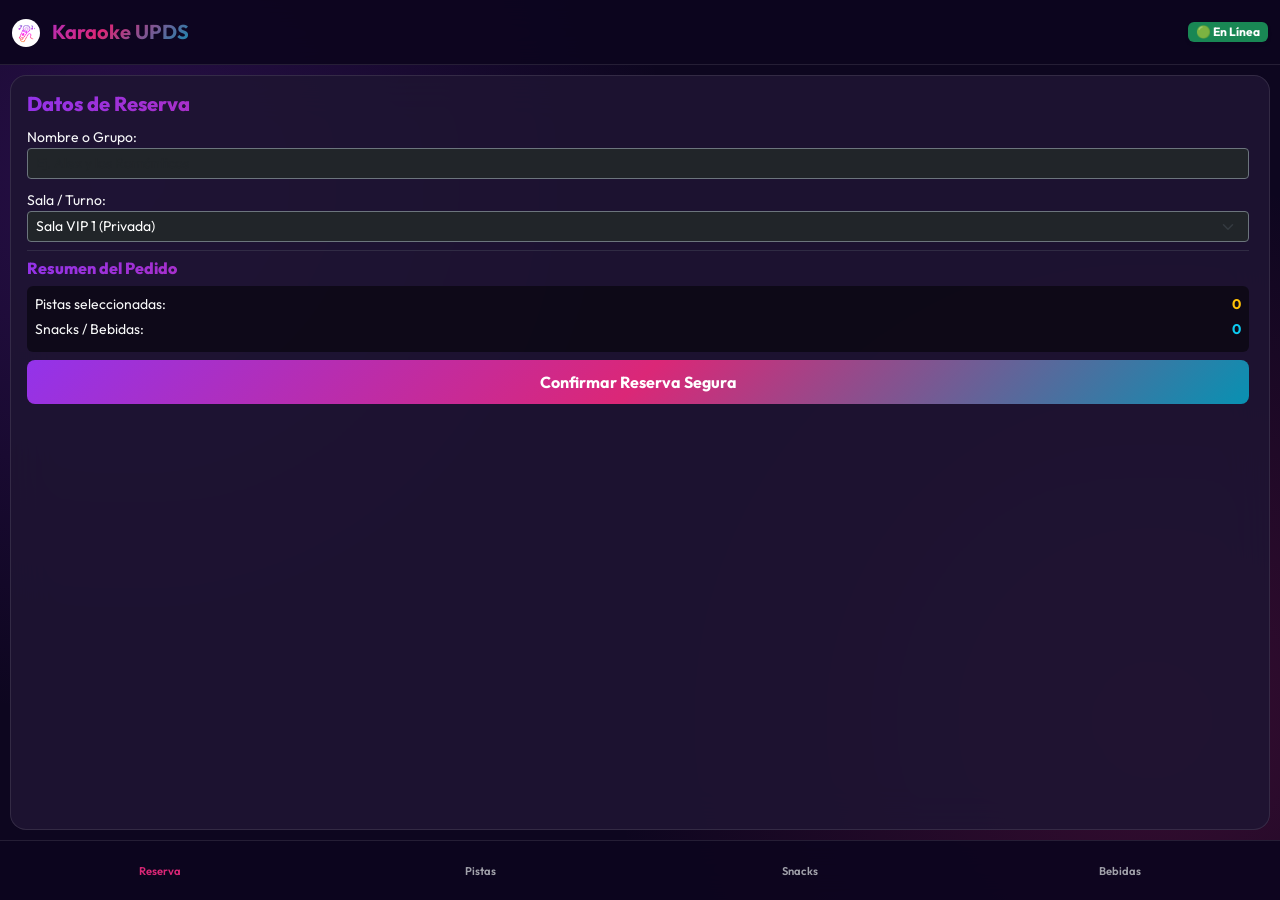
==== commit 13ba104f: "Karaoke App: 4 Vistas sin scroll, Menu inferior, Productos extras y XSS" ====
--- a/index.html
+++ b/index.html
@@ -21,110 +21,136 @@
 
     <!-- Barra Superior -->
     <nav class="navbar fixed-top glass-nav">
-        <div class="container">
+        <div class="container-fluid">
             <a class="navbar-brand fw-bold text-gradient" href="#">
-                <img src="img/logo.png" alt="Logo" width="32" height="32" class="d-inline-block align-text-top me-2 bg-white rounded-circle p-1">
+                <img src="img/logo.png" alt="Logo" width="28" height="28" class="d-inline-block align-text-top me-2 bg-white rounded-circle p-1">
                 Karaoke UPDS
             </a>
             <div id="estadoRed" class="badge bg-success shadow-sm">🟢 En Línea</div>
         </div>
     </nav>
 
-    <main class="container main-content">
-        <div class="row g-4">
+    <!-- Contenedor Principal (Sin Scroll Global) -->
+    <main class="app-container">
 
-            <!-- COLUMNA IZQUIERDA: CATÁLOGO -->
-            <div class="col-lg-7">
-                <h2 class="section-title mb-3">Catálogo Disponible</h2>
-                <div id="alertaRed" class="alert alert-warning d-none small" role="alert">
-                    <i class="ph ph-warning-circle"></i> Sin conexión. Catálogo en caché.
-                </div>
-                <div id="catalogoKaraoke" class="lista-canciones">
-                    <div class="text-center py-5 w-100">
-                        <div class="spinner-border text-info" role="status"></div>
+        <!-- VISTA 1: RESERVA -->
+        <section id="view-reserva" class="app-view active">
+            <div class="glass-card p-3 h-100 d-flex flex-column">
+                <h5 class="text-gradient mb-2"><i class="ph ph-calendar-check"></i> Datos de Reserva</h5>
+
+                <form id="formReserva" class="flex-grow-1 overflow-auto pe-1" novalidate>
+                    <div class="mb-2">
+                        <label class="form-label text-light small mb-0">Nombre o Grupo:</label>
+                        <input type="text" id="clienteNombre" class="form-control form-control-sm bg-dark text-white border-secondary" placeholder="Ej. Alex y los Románticos" required>
+                        <small class="text-danger d-none" id="errorNombre">Requerido.</small>
                     </div>
+
+                    <div class="mb-2">
+                        <label class="form-label text-light small mb-0">Sala / Turno:</label>
+                        <select id="salaSelect" class="form-select form-select-sm bg-dark text-white border-secondary">
+                            <option value="Sala VIP 1">Sala VIP 1 (Privada)</option>
+                            <option value="Mesa Central 4">Mesa Central 4 (Pública)</option>
+                            <option value="Sala Familiar">Sala Familiar (Privada)</option>
+                        </select>
+                    </div>
+
+                    <hr class="text-secondary my-2">
+
+                    <h6 class="text-gradient mb-2"><i class="ph ph-list-checks"></i> Resumen del Pedido</h6>
+                    <div class="p-2 rounded bg-black bg-opacity-50 mb-2">
+                        <div class="d-flex justify-content-between text-light small mb-1">
+                            <span>Pistas seleccionadas:</span>
+                            <span id="countPistas" class="text-warning fw-bold">0</span>
+                        </div>
+                        <div class="d-flex justify-content-between text-light small mb-1">
+                            <span>Snacks / Bebidas:</span>
+                            <span id="countExtras" class="text-info fw-bold">0</span>
+                        </div>
+                    </div>
+
+                    <button type="submit" class="btn btn-gradient w-100 py-2 fw-bold mt-auto" id="btnConfirmar">
+                        <i class="ph ph-shield-check"></i> Confirmar Reserva Segura
+                    </button>
+                </form>
+            </div>
+        </section>
+
+        <!-- VISTA 2: CATÁLOGO DE PISTAS -->
+        <section id="view-pistas" class="app-view">
+            <div class="d-flex flex-column h-100">
+                <h5 class="text-white mb-2"><i class="ph ph-music-notes"></i> Catálogo de Pistas</h5>
+                <div id="catalogoKaraoke" class="lista-canciones flex-grow-1">
+                    <!-- Loader -->
                 </div>
             </div>
+        </section>
 
-            <!-- COLUMNA DERECHA: RESERVA Y COLA -->
-            <div class="col-lg-5">
-                <div class="glass-card p-4 sticky-top shadow-lg" style="top: 90px;">
+        <!-- VISTA 3: SNACKS -->
+        <section id="view-snacks" class="app-view">
+            <div class="d-flex flex-column h-100">
+                <h5 class="text-white mb-2"><i class="ph ph-pizza"></i> Snacks y Comida</h5>
+                <div id="catalogoSnacks" class="lista-canciones flex-grow-1"></div>
+            </div>
+        </section>
 
-                    <h4 class="text-gradient mb-3"><i class="ph ph-queue"></i> Tu Cola Actual</h4>
-                    <ul id="listaCola" class="list-group list-group-flush bg-transparent mb-4" style="max-height: 120px; overflow-y: auto;">
-                        <li class="list-group-item bg-transparent text-muted text-center border-0 empty-cola">Aún no has elegido canciones.</li>
-                    </ul>
+        <!-- VISTA 4: BEBIDAS -->
+        <section id="view-bebidas" class="app-view">
+            <div class="d-flex flex-column h-100">
+                <h5 class="text-white mb-2"><i class="ph ph-wine"></i> Bebidas y Refrescos</h5>
+                <div id="catalogoBebidas" class="lista-canciones flex-grow-1"></div>
+            </div>
+        </section>
 
-                    <hr class="text-secondary">
-
-                    <!-- FORMULARIO ADAPTADO AL PDF (ANTI-XSS) -->
-                    <h4 class="text-gradient mb-3"><i class="ph ph-calendar-check"></i> Reserva de Sala</h4>
-                    <form id="formReserva" novalidate>
-                        <div class="mb-3">
-                            <label class="form-label text-light fw-bold">Nombre o Grupo:</label>
-                            <input type="text" id="clienteNombre" class="form-control bg-dark text-white border-secondary" placeholder="Ej. Alex y los Románticos" required>
-                            <small class="text-danger d-none" id="errorNombre">El nombre es obligatorio.</small>
-                        </div>
-
-                        <div class="mb-3">
-                            <label class="form-label text-light fw-bold">Selecciona Sala / Turno:</label>
-                            <select id="salaSelect" class="form-select bg-dark text-white border-secondary">
-                                <option value="Sala VIP 1 (20:00 hrs)">Sala VIP 1 (20:00 hrs)</option>
-                                <option value="Mesa Central 4 (21:30 hrs)">Mesa Central 4 (21:30 hrs)</option>
-                                <option value="Sala Familiar 2 (22:00 hrs)">Sala Familiar 2 (22:00 hrs)</option>
-                            </select>
-                        </div>
-
-                        <button type="submit" id="btnConfirmar" class="btn btn-gradient w-100 py-3 fw-bold fs-5">
-                            <i class="ph ph-check-circle"></i> Confirmar Reserva
-                        </button>
-                    </form>
-
-                    <!-- LISTA DE RESERVAS SEGURA -->
-                    <div class="mt-4">
-                        <h5 class="text-light mb-2">Tus Reservas:</h5>
-                        <ul id="listaReservas" class="lista-segura list-group list-group-flush bg-transparent"></ul>
-                    </div>
-                </div>
-            </div>
-        </div>
     </main>
 
-    <!-- MODAL KARAOKE (EXPERIENCIA INMERSIVA) -->
+    <!-- Menú de Navegación Inferior (Tabs) -->
+    <nav class="bottom-nav">
+        <a href="#" class="nav-item active" data-target="view-reserva">
+            <i class="ph ph-calendar-check"></i>
+            <span>Reserva</span>
+        </a>
+        <a href="#" class="nav-item" data-target="view-pistas">
+            <i class="ph ph-music-notes"></i>
+            <span>Pistas</span>
+        </a>
+        <a href="#" class="nav-item" data-target="view-snacks">
+            <i class="ph ph-pizza"></i>
+            <span>Snacks</span>
+        </a>
+        <a href="#" class="nav-item" data-target="view-bebidas">
+            <i class="ph ph-wine"></i>
+            <span>Bebidas</span>
+        </a>
+    </nav>
+
+    <!-- MODAL KARAOKE (Letra y Disco) -->
     <div class="modal fade" id="modalPista" tabindex="-1" aria-hidden="true">
         <div class="modal-dialog modal-dialog-centered modal-fullscreen-lg-down">
-            <div class="modal-content glass-modal karaoke-bg text-center p-4">
+            <div class="modal-content glass-modal karaoke-bg text-center p-3">
                 <button type="button" class="btn-close btn-close-white position-absolute top-0 end-0 m-3" data-bs-dismiss="modal"></button>
 
-                <!-- DISCO GIRANDO (Estructura corregida) -->
-                <div class="vinyl-container mx-auto mb-4">
+                <div class="vinyl-container mx-auto mb-2">
                     <div class="vinyl-disc"></div>
-                    <img id="pistaImgHD" src="" alt="Portada" class="vinyl-cover spin-animation">
+                    <img id="pistaImgHD" src="" alt="Portada" class="vinyl-cover">
                 </div>
 
-                <h2 class="text-white mb-1 fw-bold" id="pistaTitulo">Título</h2>
-                <p class="text-gradient mb-4 fw-bold fs-5" id="pistaArtista">Artista</p>
+                <h4 class="text-white mb-1 fw-bold" id="pistaTitulo">Título</h4>
+                <p class="text-gradient mb-2 fw-bold" id="pistaArtista">Artista</p>
 
-                <!-- LETRA ESTILO KARAOKE -->
-                <div class="letra-container mb-4 p-4 rounded-4 text-center">
-                    <p class="karaoke-text m-0" id="pistaLetra">Cargando letra...</p>
+                <div class="letra-container mb-3 p-3 rounded-4 text-center flex-grow-1">
+                    <p class="karaoke-text m-0" id="pistaLetra">Letra...</p>
                 </div>
 
-                <button class="btn btn-gradient w-100 py-3 fs-5 fw-bold shadow-lg" id="btnAgregarDesdeModal">
-                    <i class="ph ph-plus-circle"></i> Agregar a la Cola
+                <button class="btn btn-gradient w-100 py-2 fs-6 fw-bold" id="btnAgregarDesdeModal">
+                    <i class="ph ph-plus-circle"></i> Agregar Pista
                 </button>
             </div>
         </div>
     </div>
 
-    <!-- Botón Flotante Instalar PWA -->
-    <button id="btnInstalar" class="btn btn-light d-none position-fixed shadow-lg d-flex align-items-center gap-2" style="bottom: 20px; right: 20px; z-index: 9999; border-radius: 30px; padding: 10px 20px; font-weight: bold; border: 2px solid #9333ea;">
-        <i class="ph ph-download-simple fs-5 text-purple"></i> Instalar App
-    </button>
-
     <!-- Toast -->
     <div id="toast" class="toast-alert">
-        <i class="ph ph-check-circle fs-3"></i>
+        <i class="ph ph-check-circle fs-4"></i>
         <div>
             <strong class="d-block" id="toastTitulo">¡Éxito!</strong>
             <span class="small" id="toastMensaje">Acción completada.</span>
--- a/styles.css
+++ b/styles.css
@@ -1,28 +1,30 @@
 :root {
     --bg: #0d061f;
-    --bg-card: rgba(30, 20, 50, 0.8);
+    --bg-card: rgba(30, 20, 50, 0.9);
     --primary-gradient: linear-gradient(135deg, #9333ea, #db2777, #0891b2);
     --text-main: #f8fafc;
-    --text-muted: #a1a1aa;
-    --border-glass: rgba(255,255,255,0.15);
+    --nav-height: 65px;
+    --bottom-nav-height: 60px;
 }
 
-body {
+/* REGLA DEL PDF: Evitar scroll y usar dvh */
+html, body {
+    height: 100dvh;
+    overflow: hidden;
     background-color: var(--bg);
     background-image: radial-gradient(circle at 10% 20%, rgba(147, 51, 234, 0.2) 0%, transparent 40%),
                       radial-gradient(circle at 90% 80%, rgba(219, 39, 119, 0.2) 0%, transparent 40%);
     color: var(--text-main);
     font-family: 'Outfit', sans-serif;
-    min-height: 100dvh;
-    overflow-x: hidden;
     margin: 0;
 }
 
+/* Navbar superior */
 .glass-nav {
-    background: rgba(13, 6, 31, 0.9);
+    background: rgba(13, 6, 31, 0.95);
     backdrop-filter: blur(15px);
-    border-bottom: 1px solid var(--border-glass);
-    padding: 12px 0;
+    border-bottom: 1px solid rgba(255,255,255,0.1);
+    height: var(--nav-height);
     z-index: 1050;
 }
 
@@ -33,123 +35,107 @@
     font-weight: 800;
 }
 
-.main-content { padding-top: 90px; padding-bottom: 50px; }
-.section-title { font-weight: 800; color: #fff; text-shadow: 0 2px 10px rgba(0,0,0,0.5); }
+/* Contenedor de la App (Espacio entre navbar y menú inferior) */
+.app-container {
+    height: 100dvh;
+    padding-top: var(--nav-height);
+    padding-bottom: var(--bottom-nav-height);
+    box-sizing: border-box;
+    position: relative;
+}
 
-/* Catálogo */
-.lista-canciones { display: grid; grid-template-columns: 1fr; gap: 12px; }
-@media (min-width: 768px) { .lista-canciones { grid-template-columns: repeat(2, 1fr); } }
+/* Vistas */
+.app-view {
+    display: none;
+    height: 100%;
+    padding: 10px;
+    overflow: hidden;
+}
+.app-view.active { display: block; animation: fadeIn 0.3s ease; }
+@keyframes fadeIn { from { opacity: 0; transform: translateY(10px); } to { opacity: 1; transform: translateY(0); } }
 
+/* Listas internas con scroll */
+.lista-canciones {
+    display: flex;
+    flex-direction: column;
+    gap: 8px;
+    overflow-y: auto;
+    padding-right: 5px;
+    height: 100%;
+}
+.lista-canciones::-webkit-scrollbar { width: 4px; }
+.lista-canciones::-webkit-scrollbar-thumb { background: #9333ea; border-radius: 4px; }
+
+/* Tarjetas y Botones (Regla del PDF: 44px min) */
 .tarjeta-pista {
     background: var(--bg-card);
-    border: 1px solid var(--border-glass);
-    border-radius: 16px;
-    padding: 12px;
-    display: flex; align-items: center; gap: 12px;
+    border: 1px solid rgba(255,255,255,0.1);
+    border-radius: 12px;
+    padding: 8px 10px;
+    display: flex; align-items: center; gap: 10px;
     cursor: pointer; transition: 0.3s;
-    animation: slideUp 0.4s ease forwards; opacity: 0;
+    min-height: 60px;
 }
-@keyframes slideUp { from { opacity: 0; transform: translateY(15px); } to { opacity: 1; transform: translateY(0); } }
-.tarjeta-pista:hover { border-color: #db2777; transform: translateY(-2px); background: rgba(40, 25, 65, 0.9); }
+.tarjeta-pista:hover { border-color: #db2777; transform: scale(1.01); }
+.img-portada { width: 44px; height: 44px; border-radius: 8px; object-fit: cover; }
 
-.img-portada { width: 60px; height: 60px; border-radius: 10px; object-fit: cover; border: 1px solid rgba(255,255,255,0.2); }
+/* Texto Truncado (Regla del PDF) */
 .info-pista { flex-grow: 1; min-width: 0; text-align: left; }
-.info-pista h4 { font-size: 1rem; margin: 0; color: #fff; white-space: nowrap; overflow: hidden; text-overflow: ellipsis; }
-.info-pista p { font-size: 0.8rem; margin: 0; color: #cbd5e1; white-space: nowrap; overflow: hidden; text-overflow: ellipsis; }
+.info-pista h4 { font-size: 0.9rem; margin: 0; color: #fff; white-space: nowrap; overflow: hidden; text-overflow: ellipsis; }
+.info-pista p { font-size: 0.75rem; margin: 0; color: #a1a1aa; white-space: nowrap; overflow: hidden; text-overflow: ellipsis; }
 
-/* Botones y Tarjetas */
-.btn-gradient { background: var(--primary-gradient); color: #fff; border: none; border-radius: 10px; transition: 0.3s; }
+.btn-add {
+    min-width: 44px; min-height: 44px;
+    display: flex; align-items: center; justify-content: center;
+    background: rgba(147, 51, 234, 0.2); color: #db2777;
+    border: 1px solid #db2777; border-radius: 8px;
+    font-size: 1.2rem; cursor: pointer;
+}
+.btn-add:hover { background: #db2777; color: #fff; }
+
+.glass-card { background: var(--bg-card); backdrop-filter: blur(20px); border: 1px solid rgba(255,255,255,0.1); border-radius: 16px; }
+.btn-gradient { background: var(--primary-gradient); color: #fff; border: none; border-radius: 8px; transition: 0.3s; min-height: 44px; }
 .btn-gradient:hover { filter: brightness(1.2); color: #fff; box-shadow: 0 0 15px rgba(219, 39, 119, 0.5); }
 
-.glass-card { background: var(--bg-card); backdrop-filter: blur(20px); border: 1px solid var(--border-glass); border-radius: 20px; }
+/* Menú Inferior */
+.bottom-nav {
+    position: fixed;
+    bottom: 0; left: 0; width: 100%;
+    height: var(--bottom-nav-height);
+    background: rgba(13, 6, 31, 0.95);
+    backdrop-filter: blur(15px);
+    border-top: 1px solid rgba(255,255,255,0.1);
+    display: flex; justify-content: space-around; align-items: center;
+    z-index: 1050;
+}
+.nav-item {
+    display: flex; flex-direction: column; align-items: center; justify-content: center;
+    color: #a1a1aa; text-decoration: none; width: 100%; height: 100%;
+    font-size: 0.7rem; font-weight: 600; gap: 2px; transition: 0.2s;
+    min-width: 44px;
+}
+.nav-item i { font-size: 1.4rem; }
+.nav-item.active { color: #db2777; }
+.nav-item.active i { text-shadow: 0 0 10px rgba(219, 39, 119, 0.5); }
 
-/* Lista Cola y Reservas */
-#listaCola::-webkit-scrollbar { width: 6px; }
-#listaCola::-webkit-scrollbar-thumb { background: #9333ea; border-radius: 6px; }
-.cola-item, .lista-segura li {
-    border-bottom: 1px solid var(--border-glass) !important;
-    padding: 10px 0 !important;
-    color: #fff;
-    animation: slideIn 0.3s ease;
-}
-@keyframes slideIn { from { opacity: 0; transform: translateX(-20px); } to { opacity: 1; transform: translateX(0); } }
+/* Modales y Disco */
+.glass-modal { background: rgba(15, 5, 30, 0.95); backdrop-filter: blur(30px); border: 1px solid rgba(147, 51, 234, 0.5); border-radius: 20px; overflow: hidden; }
+.karaoke-bg { background-image: linear-gradient(rgba(15, 5, 30, 0.85), rgba(15, 5, 30, 0.85)), url('https://images.unsplash.com/photo-1514525253161-7a46d19cd819?q=80&w=1000&auto=format&fit=crop'); background-size: cover; background-position: center; }
 
-/* =========================================
-   MODAL KARAOKE (EXPERIENCIA REAL)
-   ========================================= */
-.modal-backdrop.show { opacity: 0.9; background-color: #000; }
-.glass-modal {
-    background: rgba(15, 5, 30, 0.95);
-    backdrop-filter: blur(30px);
-    border: 1px solid rgba(147, 51, 234, 0.5);
-    border-radius: 24px;
-    box-shadow: 0 0 80px rgba(147, 51, 234, 0.3);
-    overflow: hidden;
-}
-
-/* Fondo de ecualizador para el karaoke */
-.karaoke-bg {
-    background-image: linear-gradient(rgba(15, 5, 30, 0.9), rgba(15, 5, 30, 0.9)), url('https://images.unsplash.com/photo-1514525253161-7a46d19cd819?q=80&w=1000&auto=format&fit=crop');
-    background-size: cover;
-    background-position: center;
-}
-
-/* DISCO GIRANDO (Corregido) */
-.vinyl-container {
-    position: relative;
-    width: 220px; height: 220px;
-    display: flex; justify-content: center; align-items: center;
-}
-/* La base negra del vinilo */
-.vinyl-disc {
-    position: absolute;
-    width: 100%; height: 100%;
-    background: repeating-radial-gradient(#050505, #050505 4px, #1a1a1a 5px, #050505 6px);
-    border-radius: 50%;
-    box-shadow: 0 10px 30px rgba(0,0,0,0.8), inset 0 0 20px rgba(0,0,0,0.9);
-    /* El disco negro gira */
-    animation: spin 3s linear infinite;
-}
-.vinyl-disc::after {
-    content: ''; position: absolute; top: 50%; left: 50%; transform: translate(-50%, -50%);
-    width: 80px; height: 80px; background: #111; border-radius: 50%;
-}
-/* La foto de la portada también gira para dar el efecto */
-.vinyl-cover {
-    position: relative; z-index: 2;
-    width: 140px; height: 140px;
-    border-radius: 50%; object-fit: cover;
-    border: 4px solid #fff;
-    animation: spin 3s linear infinite;
-    box-shadow: 0 0 20px rgba(255,255,255,0.2);
-}
+.vinyl-container { position: relative; width: 180px; height: 180px; display: flex; justify-content: center; align-items: center; }
+.vinyl-disc { position: absolute; width: 100%; height: 100%; background: repeating-radial-gradient(#050505, #050505 4px, #1a1a1a 5px, #050505 6px); border-radius: 50%; box-shadow: 0 10px 30px rgba(0,0,0,0.8); animation: spin 3s linear infinite; }
+.vinyl-cover { position: relative; z-index: 2; width: 120px; height: 120px; border-radius: 50%; object-fit: cover; border: 3px solid #fff; animation: spin 3s linear infinite; }
 @keyframes spin { 100% { transform: rotate(360deg); } }
 
-/* LETRA DE KARAOKE */
-.letra-container {
-    background: rgba(0, 0, 0, 0.6);
-    border: 1px solid rgba(255, 255, 255, 0.1);
-    max-height: 250px;
-    overflow-y: auto;
-}
-.karaoke-text {
-    font-size: 1.6rem;
-    font-weight: 800;
-    color: #fff;
-    line-height: 1.5;
-    text-shadow: 0 0 10px rgba(255,255,255,0.5), 0 0 20px #db2777;
-    letter-spacing: 1px;
-}
-
-@media (max-width: 768px) {
-    .karaoke-text { font-size: 1.3rem; }
-    .vinyl-container { width: 180px; height: 180px; }
-    .vinyl-cover { width: 110px; height: 110px; }
-}
-
-/* Inputs */
-input[type="date"]::-webkit-calendar-picker-indicator, input[type="time"]::-webkit-calendar-picker-indicator { filter: invert(1); }
+.letra-container { background: rgba(0, 0, 0, 0.6); border: 1px solid rgba(255, 255, 255, 0.1); overflow-y: auto; }
+.karaoke-text { font-size: 1.2rem; font-weight: 800; color: #fff; line-height: 1.4; text-shadow: 0 0 10px rgba(255,255,255,0.5), 0 0 20px #db2777; }
 
 /* Toast */
-.toast-alert { position: fixed; bottom: 20px; right: 20px; background: #10b981; color: #fff; padding: 15px 25px; border-radius: 12px; display: none; align-items: center; gap: 15px; z-index: 9999; box-shadow: 0 10px 30px rgba(16, 185, 129, 0.5); animation: popIn 0.4s cubic-bezier(0.175, 0.885, 0.32, 1.275); }
-@keyframes popIn { from { transform: scale(0.5); opacity: 0; } to { transform: scale(1); opacity: 1; } }
+.toast-alert { position: fixed; bottom: calc(var(--bottom-nav-height) + 10px); right: 20px; background: #10b981; color: #fff; padding: 10px 15px; border-radius: 12px; display: none; align-items: center; gap: 10px; z-index: 9999; animation: popIn 0.4s ease; }
+@keyframes popIn { from { transform: scale(0.8); opacity: 0; } to { transform: scale(1); opacity: 1; } }
+
+/* Landscape (Regla del PDF) */
+@media (orientation: landscape) and (max-height: 500px) {
+    .vinyl-container { display: none; }
+    .karaoke-text { font-size: 1rem; }
+}
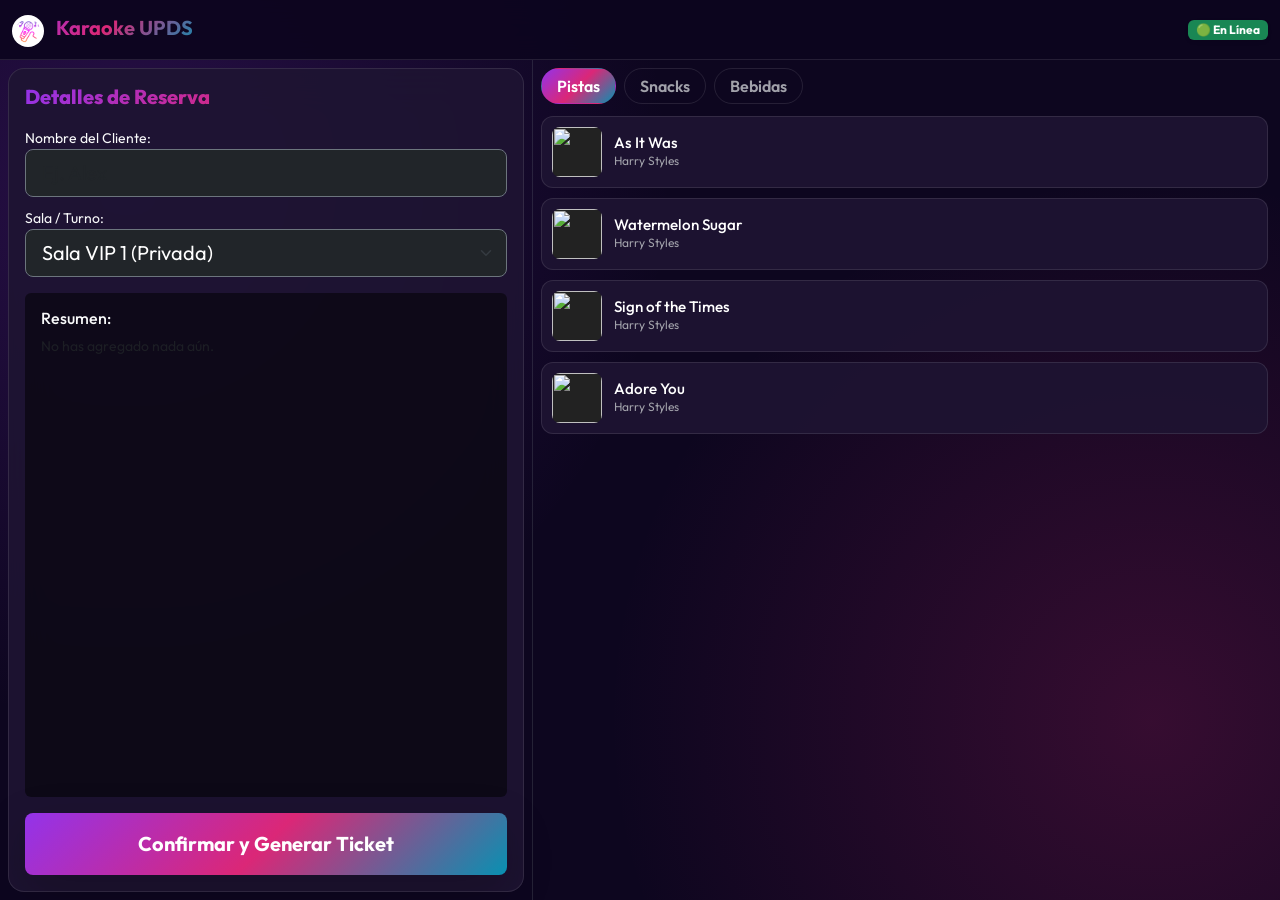
==== commit 1e795952: "Karaoke POS: Diseno Web/App, Ticket PDF, Lazy Load y Anti-XSS" ====
--- a/index.html
+++ b/index.html
@@ -3,7 +3,7 @@
 <head>
     <meta charset="UTF-8">
     <meta name="viewport" content="width=device-width, initial-scale=1.0, maximum-scale=1.0, user-scalable=no">
-    <title>Karaoke UPDS | Reservas</title>
+    <title>Karaoke UPDS | Sistema de Reservas</title>
 
     <meta name="theme-color" content="#0f0a1c">
     <link rel="manifest" href="./manifest.json">
@@ -14,6 +14,7 @@
     <script src="https://unpkg.com/@phosphor-icons/web"></script>
     <script src="https://code.jquery.com/jquery-3.7.1.min.js"></script>
     <script src="https://cdn.jsdelivr.net/npm/bootstrap@5.3.3/dist/js/bootstrap.bundle.min.js"></script>
+    <script src="https://cdnjs.cloudflare.com/ajax/libs/html2pdf.js/0.10.1/html2pdf.bundle.min.js"></script>
 
     <link rel="stylesheet" href="styles.css">
 </head>
@@ -23,113 +24,84 @@
     <nav class="navbar fixed-top glass-nav">
         <div class="container-fluid">
             <a class="navbar-brand fw-bold text-gradient" href="#">
-                <img src="img/logo.png" alt="Logo" width="28" height="28" class="d-inline-block align-text-top me-2 bg-white rounded-circle p-1">
+                <img src="img/logo.png" alt="Logo" width="32" height="32" class="d-inline-block align-text-top me-2 bg-white rounded-circle p-1">
                 Karaoke UPDS
             </a>
             <div id="estadoRed" class="badge bg-success shadow-sm">🟢 En Línea</div>
         </div>
     </nav>
 
-    <!-- Contenedor Principal (Sin Scroll Global) -->
+    <!-- Contenedor Principal (Responsivo Web/Móvil) -->
     <main class="app-container">
+        <div class="row h-100 g-0">
 
-        <!-- VISTA 1: RESERVA -->
-        <section id="view-reserva" class="app-view active">
-            <div class="glass-card p-3 h-100 d-flex flex-column">
-                <h5 class="text-gradient mb-2"><i class="ph ph-calendar-check"></i> Datos de Reserva</h5>
+            <!-- COLUMNA IZQUIERDA: FORMULARIO Y RESUMEN (Web: 5 col, Móvil: 12 col) -->
+            <div class="col-lg-5 col-12 h-100 p-2 d-flex flex-column border-end border-secondary border-opacity-25">
+                <div class="glass-card p-3 flex-grow-1 d-flex flex-column">
+                    <h5 class="text-gradient mb-3"><i class="ph ph-receipt"></i> Detalles de Reserva</h5>
 
-                <form id="formReserva" class="flex-grow-1 overflow-auto pe-1" novalidate>
-                    <div class="mb-2">
-                        <label class="form-label text-light small mb-0">Nombre o Grupo:</label>
-                        <input type="text" id="clienteNombre" class="form-control form-control-sm bg-dark text-white border-secondary" placeholder="Ej. Alex y los Románticos" required>
-                        <small class="text-danger d-none" id="errorNombre">Requerido.</small>
-                    </div>
+                    <form id="formReserva" class="d-flex flex-column h-100" novalidate>
+                        <div class="mb-2">
+                            <label class="form-label text-light small mb-0">Nombre del Cliente:</label>
+                            <input type="text" id="clienteNombre" class="form-control form-control-lg bg-dark text-white border-secondary" placeholder="Ej. Alex" required>
+                            <small class="text-danger d-none" id="errorNombre">Requerido.</small>
+                        </div>
 
-                    <div class="mb-2">
-                        <label class="form-label text-light small mb-0">Sala / Turno:</label>
-                        <select id="salaSelect" class="form-select form-select-sm bg-dark text-white border-secondary">
-                            <option value="Sala VIP 1">Sala VIP 1 (Privada)</option>
-                            <option value="Mesa Central 4">Mesa Central 4 (Pública)</option>
-                            <option value="Sala Familiar">Sala Familiar (Privada)</option>
-                        </select>
-                    </div>
+                        <div class="mb-3">
+                            <label class="form-label text-light small mb-0">Sala / Turno:</label>
+                            <select id="salaSelect" class="form-select form-select-lg bg-dark text-white border-secondary">
+                                <option value="Sala VIP 1">Sala VIP 1 (Privada)</option>
+                                <option value="Mesa Central 4">Mesa Central 4 (Pública)</option>
+                                <option value="Sala Familiar">Sala Familiar (Privada)</option>
+                            </select>
+                        </div>
 
-                    <hr class="text-secondary my-2">
+                        <div class="bg-black bg-opacity-50 p-3 rounded mb-3 flex-grow-1 overflow-auto">
+                            <h6 class="text-light mb-2">Resumen:</h6>
+                            <ul id="listaResumen" class="list-unstyled text-muted small mb-0">
+                                <li>No has agregado nada aún.</li>
+                            </ul>
+                        </div>
 
-                    <h6 class="text-gradient mb-2"><i class="ph ph-list-checks"></i> Resumen del Pedido</h6>
-                    <div class="p-2 rounded bg-black bg-opacity-50 mb-2">
-                        <div class="d-flex justify-content-between text-light small mb-1">
-                            <span>Pistas seleccionadas:</span>
-                            <span id="countPistas" class="text-warning fw-bold">0</span>
-                        </div>
-                        <div class="d-flex justify-content-between text-light small mb-1">
-                            <span>Snacks / Bebidas:</span>
-                            <span id="countExtras" class="text-info fw-bold">0</span>
-                        </div>
-                    </div>
-
-                    <button type="submit" class="btn btn-gradient w-100 py-2 fw-bold mt-auto" id="btnConfirmar">
-                        <i class="ph ph-shield-check"></i> Confirmar Reserva Segura
-                    </button>
-                </form>
-            </div>
-        </section>
-
-        <!-- VISTA 2: CATÁLOGO DE PISTAS -->
-        <section id="view-pistas" class="app-view">
-            <div class="d-flex flex-column h-100">
-                <h5 class="text-white mb-2"><i class="ph ph-music-notes"></i> Catálogo de Pistas</h5>
-                <div id="catalogoKaraoke" class="lista-canciones flex-grow-1">
-                    <!-- Loader -->
+                        <button type="submit" class="btn btn-gradient w-100 py-3 fw-bold fs-5 shadow-lg">
+                            <i class="ph ph-check-circle"></i> Confirmar y Generar Ticket
+                        </button>
+                    </form>
                 </div>
             </div>
-        </section>
 
-        <!-- VISTA 3: SNACKS -->
-        <section id="view-snacks" class="app-view">
-            <div class="d-flex flex-column h-100">
-                <h5 class="text-white mb-2"><i class="ph ph-pizza"></i> Snacks y Comida</h5>
-                <div id="catalogoSnacks" class="lista-canciones flex-grow-1"></div>
+            <!-- COLUMNA DERECHA: PESTAÑAS DE PRODUCTOS (Web: 7 col) -->
+            <div class="col-lg-7 col-12 h-100 p-2 d-flex flex-column">
+                <!-- Tabs Superiores -->
+                <div class="d-flex gap-2 mb-2 overflow-auto pb-1">
+                    <button class="btn btn-dark tab-btn active" data-target="tab-pistas"><i class="ph ph-music-notes"></i> Pistas</button>
+                    <button class="btn btn-dark tab-btn" data-target="tab-snacks"><i class="ph ph-pizza"></i> Snacks</button>
+                    <button class="btn btn-dark tab-btn" data-target="tab-bebidas"><i class="ph ph-wine"></i> Bebidas</button>
+                </div>
+
+                <!-- Contenedores de Listas (Lazy Loading) -->
+                <div class="flex-grow-1 overflow-auto pe-1 position-relative">
+                    <div id="tab-pistas" class="tab-content active">
+                        <div id="catalogoKaraoke" class="lista-grid"></div>
+                    </div>
+                    <div id="tab-snacks" class="tab-content">
+                        <div id="catalogoSnacks" class="lista-grid"></div>
+                    </div>
+                    <div id="tab-bebidas" class="tab-content">
+                        <div id="catalogoBebidas" class="lista-grid"></div>
+                    </div>
+                </div>
             </div>
-        </section>
-
-        <!-- VISTA 4: BEBIDAS -->
-        <section id="view-bebidas" class="app-view">
-            <div class="d-flex flex-column h-100">
-                <h5 class="text-white mb-2"><i class="ph ph-wine"></i> Bebidas y Refrescos</h5>
-                <div id="catalogoBebidas" class="lista-canciones flex-grow-1"></div>
-            </div>
-        </section>
-
+        </div>
     </main>
 
-    <!-- Menú de Navegación Inferior (Tabs) -->
-    <nav class="bottom-nav">
-        <a href="#" class="nav-item active" data-target="view-reserva">
-            <i class="ph ph-calendar-check"></i>
-            <span>Reserva</span>
-        </a>
-        <a href="#" class="nav-item" data-target="view-pistas">
-            <i class="ph ph-music-notes"></i>
-            <span>Pistas</span>
-        </a>
-        <a href="#" class="nav-item" data-target="view-snacks">
-            <i class="ph ph-pizza"></i>
-            <span>Snacks</span>
-        </a>
-        <a href="#" class="nav-item" data-target="view-bebidas">
-            <i class="ph ph-wine"></i>
-            <span>Bebidas</span>
-        </a>
-    </nav>
-
-    <!-- MODAL KARAOKE (Letra y Disco) -->
+    <!-- MODAL KARAOKE (Info Completa) -->
     <div class="modal fade" id="modalPista" tabindex="-1" aria-hidden="true">
-        <div class="modal-dialog modal-dialog-centered modal-fullscreen-lg-down">
-            <div class="modal-content glass-modal karaoke-bg text-center p-3">
+        <div class="modal-dialog modal-dialog-centered">
+            <div class="modal-content glass-modal karaoke-bg text-center p-4">
                 <button type="button" class="btn-close btn-close-white position-absolute top-0 end-0 m-3" data-bs-dismiss="modal"></button>
 
-                <div class="vinyl-container mx-auto mb-2">
+                <div class="vinyl-container mx-auto mb-3">
                     <div class="vinyl-disc"></div>
                     <img id="pistaImgHD" src="" alt="Portada" class="vinyl-cover">
                 </div>
@@ -137,20 +109,77 @@
                 <h4 class="text-white mb-1 fw-bold" id="pistaTitulo">Título</h4>
                 <p class="text-gradient mb-2 fw-bold" id="pistaArtista">Artista</p>
 
-                <div class="letra-container mb-3 p-3 rounded-4 text-center flex-grow-1">
+                <div class="d-flex justify-content-center gap-2 mb-3 flex-wrap">
+                    <span class="badge bg-secondary" id="pistaAlbum">Álbum</span>
+                    <span class="badge bg-secondary" id="pistaAnio">Año</span>
+                    <span class="badge bg-secondary" id="pistaGenero">Género</span>
+                    <span class="badge bg-secondary" id="pistaDuracion">Duración</span>
+                </div>
+
+                <div class="letra-container mb-3 p-3 rounded-4 text-center" style="max-height: 150px;">
                     <p class="karaoke-text m-0" id="pistaLetra">Letra...</p>
                 </div>
 
-                <button class="btn btn-gradient w-100 py-2 fs-6 fw-bold" id="btnAgregarDesdeModal">
-                    <i class="ph ph-plus-circle"></i> Agregar Pista
+                <button class="btn btn-gradient w-100 py-3 fs-5 fw-bold" id="btnAgregarPista">
+                    <i class="ph ph-plus-circle"></i> Agregar a la Reserva
                 </button>
+            </div>
+        </div>
+    </div>
+
+    <!-- MODAL SNACKS/BEBIDAS -->
+    <div class="modal fade" id="modalProducto" tabindex="-1" aria-hidden="true">
+        <div class="modal-dialog modal-dialog-centered modal-sm">
+            <div class="modal-content glass-modal text-center p-3">
+                <button type="button" class="btn-close btn-close-white position-absolute top-0 end-0 m-2" data-bs-dismiss="modal"></button>
+                <img id="prodImg" src="" class="img-fluid rounded mb-3" loading="lazy" style="max-height: 200px; object-fit: cover;">
+                <h5 class="text-white fw-bold" id="prodTitulo">Producto</h5>
+                <p class="text-warning fw-bold fs-5 mb-1" id="prodPrecio">0 BOB</p>
+                <p class="text-muted small mb-3" id="prodDesc">Descripción</p>
+                <button class="btn btn-gradient w-100 py-2" id="btnAgregarProd">
+                    <i class="ph ph-plus"></i> Agregar
+                </button>
+            </div>
+        </div>
+    </div>
+
+    <!-- MODAL TICKET PDF -->
+    <div class="modal fade" id="modalTicket" tabindex="-1" data-bs-backdrop="static">
+        <div class="modal-dialog modal-dialog-centered">
+            <div class="modal-content text-dark p-0 border-0 rounded-4 overflow-hidden">
+                <!-- Ticket visual (Este div se convierte a PDF) -->
+                <div id="ticketVisual" class="bg-white p-4" style="font-family: monospace;">
+                    <div class="text-center mb-3">
+                        <h3 class="fw-bold m-0">KARAOKE UPDS</h3>
+                        <p class="small m-0">Ticket de Reserva</p>
+                        <p class="small m-0" id="ticketFecha">Fecha</p>
+                    </div>
+                    <hr style="border-top: 2px dashed #000;">
+                    <p class="mb-1"><strong>Cliente:</strong> <span id="ticketCliente">--</span></p>
+                    <p class="mb-1"><strong>Sala:</strong> <span id="ticketSala">--</span></p>
+                    <hr style="border-top: 2px dashed #000;">
+                    <p class="mb-1 fw-bold">Detalle:</p>
+                    <ul class="list-unstyled small mb-0" id="ticketDetalle">
+                        <!-- Items aquí -->
+                    </ul>
+                    <hr style="border-top: 2px dashed #000;">
+                    <h5 class="text-end fw-bold">TOTAL: <span id="ticketTotal">0</span> BOB</h5>
+                    <p class="text-center small mt-4 mb-0">¡Gracias por cantar con nosotros!</p>
+                </div>
+
+                <div class="bg-dark p-3 d-flex gap-2">
+                    <button type="button" class="btn btn-outline-light w-50" data-bs-dismiss="modal" id="btnCerrarTicket">Cerrar</button>
+                    <button type="button" class="btn btn-gradient w-50 fw-bold" id="btnDescargarPDF">
+                        <i class="ph ph-file-pdf"></i> Descargar
+                    </button>
+                </div>
             </div>
         </div>
     </div>
 
     <!-- Toast -->
     <div id="toast" class="toast-alert">
-        <i class="ph ph-check-circle fs-4"></i>
+        <i class="ph ph-check-circle fs-3"></i>
         <div>
             <strong class="d-block" id="toastTitulo">¡Éxito!</strong>
             <span class="small" id="toastMensaje">Acción completada.</span>
--- a/styles.css
+++ b/styles.css
@@ -3,11 +3,10 @@
     --bg-card: rgba(30, 20, 50, 0.9);
     --primary-gradient: linear-gradient(135deg, #9333ea, #db2777, #0891b2);
     --text-main: #f8fafc;
-    --nav-height: 65px;
-    --bottom-nav-height: 60px;
+    --nav-height: 60px;
 }
 
-/* REGLA DEL PDF: Evitar scroll y usar dvh */
+/* Regla del PDF: 100dvh sin scroll global */
 html, body {
     height: 100dvh;
     overflow: hidden;
@@ -19,7 +18,6 @@
     margin: 0;
 }
 
-/* Navbar superior */
 .glass-nav {
     background: rgba(13, 6, 31, 0.95);
     backdrop-filter: blur(15px);
@@ -35,107 +33,69 @@
     font-weight: 800;
 }
 
-/* Contenedor de la App (Espacio entre navbar y menú inferior) */
 .app-container {
     height: 100dvh;
     padding-top: var(--nav-height);
-    padding-bottom: var(--bottom-nav-height);
     box-sizing: border-box;
-    position: relative;
 }
 
-/* Vistas */
-.app-view {
-    display: none;
-    height: 100%;
-    padding: 10px;
-    overflow: hidden;
+.glass-card {
+    background: var(--bg-card);
+    backdrop-filter: blur(20px);
+    border: 1px solid rgba(255,255,255,0.1);
+    border-radius: 16px;
 }
-.app-view.active { display: block; animation: fadeIn 0.3s ease; }
-@keyframes fadeIn { from { opacity: 0; transform: translateY(10px); } to { opacity: 1; transform: translateY(0); } }
 
-/* Listas internas con scroll */
-.lista-canciones {
-    display: flex;
-    flex-direction: column;
-    gap: 8px;
-    overflow-y: auto;
-    padding-right: 5px;
-    height: 100%;
+/* Botones (Regla del PDF: 44px min) */
+.btn-gradient {
+    background: var(--primary-gradient); color: #fff; border: none; border-radius: 8px;
+    transition: 0.3s; min-height: 44px;
 }
-.lista-canciones::-webkit-scrollbar { width: 4px; }
-.lista-canciones::-webkit-scrollbar-thumb { background: #9333ea; border-radius: 4px; }
+.btn-gradient:hover { filter: brightness(1.2); color: #fff; box-shadow: 0 0 15px rgba(219, 39, 119, 0.5); }
 
-/* Tarjetas y Botones (Regla del PDF: 44px min) */
-.tarjeta-pista {
+/* Tabs */
+.tab-btn { background: transparent; color: #a1a1aa; border: 1px solid rgba(255,255,255,0.1); border-radius: 20px; padding: 5px 15px; font-weight: 600; white-space: nowrap;}
+.tab-btn.active { background: var(--primary-gradient); color: white; border-color: transparent; }
+.tab-content { display: none; }
+.tab-content.active { display: block; animation: fadeIn 0.3s ease; }
+
+/* Listas de Productos (Lazy Load) */
+.lista-grid { display: flex; flex-direction: column; gap: 10px; }
+.tarjeta-prod {
     background: var(--bg-card);
     border: 1px solid rgba(255,255,255,0.1);
     border-radius: 12px;
-    padding: 8px 10px;
-    display: flex; align-items: center; gap: 10px;
+    padding: 10px;
+    display: flex; align-items: center; gap: 12px;
     cursor: pointer; transition: 0.3s;
-    min-height: 60px;
 }
-.tarjeta-pista:hover { border-color: #db2777; transform: scale(1.01); }
-.img-portada { width: 44px; height: 44px; border-radius: 8px; object-fit: cover; }
+.tarjeta-prod:hover { border-color: #db2777; transform: translateY(-2px); }
+.tarjeta-prod img {
+    width: 50px; height: 50px;
+    border-radius: 8px; object-fit: cover;
+    background: #222;
+}
+.info-prod { flex-grow: 1; min-width: 0; text-align: left; }
+.info-prod h4 { font-size: 0.95rem; margin: 0; color: #fff; white-space: nowrap; overflow: hidden; text-overflow: ellipsis; }
+.info-prod p { font-size: 0.75rem; margin: 0; color: #a1a1aa; white-space: nowrap; overflow: hidden; text-overflow: ellipsis; }
+.info-prod .precio { color: #db2777; font-weight: bold; }
 
-/* Texto Truncado (Regla del PDF) */
-.info-pista { flex-grow: 1; min-width: 0; text-align: left; }
-.info-pista h4 { font-size: 0.9rem; margin: 0; color: #fff; white-space: nowrap; overflow: hidden; text-overflow: ellipsis; }
-.info-pista p { font-size: 0.75rem; margin: 0; color: #a1a1aa; white-space: nowrap; overflow: hidden; text-overflow: ellipsis; }
+/* Discos */
+.vinyl-container { position: relative; width: 160px; height: 160px; display: flex; justify-content: center; align-items: center; margin: 0 auto; }
+.vinyl-disc { position: absolute; width: 100%; height: 100%; background: repeating-radial-gradient(#050505, #050505 4px, #1a1a1a 5px, #050505 6px); border-radius: 50%; box-shadow: 0 10px 30px rgba(0,0,0,0.8); animation: spin 3s linear infinite; }
+.vinyl-cover { position: relative; z-index: 2; width: 100px; height: 100px; border-radius: 50%; object-fit: cover; border: 3px solid #fff; animation: spin 3s linear infinite; }
+@keyframes spin { 100% { transform: rotate(360deg); } }
 
-.btn-add {
-    min-width: 44px; min-height: 44px;
-    display: flex; align-items: center; justify-content: center;
-    background: rgba(147, 51, 234, 0.2); color: #db2777;
-    border: 1px solid #db2777; border-radius: 8px;
-    font-size: 1.2rem; cursor: pointer;
-}
-.btn-add:hover { background: #db2777; color: #fff; }
-
-.glass-card { background: var(--bg-card); backdrop-filter: blur(20px); border: 1px solid rgba(255,255,255,0.1); border-radius: 16px; }
-.btn-gradient { background: var(--primary-gradient); color: #fff; border: none; border-radius: 8px; transition: 0.3s; min-height: 44px; }
-.btn-gradient:hover { filter: brightness(1.2); color: #fff; box-shadow: 0 0 15px rgba(219, 39, 119, 0.5); }
-
-/* Menú Inferior */
-.bottom-nav {
-    position: fixed;
-    bottom: 0; left: 0; width: 100%;
-    height: var(--bottom-nav-height);
-    background: rgba(13, 6, 31, 0.95);
-    backdrop-filter: blur(15px);
-    border-top: 1px solid rgba(255,255,255,0.1);
-    display: flex; justify-content: space-around; align-items: center;
-    z-index: 1050;
-}
-.nav-item {
-    display: flex; flex-direction: column; align-items: center; justify-content: center;
-    color: #a1a1aa; text-decoration: none; width: 100%; height: 100%;
-    font-size: 0.7rem; font-weight: 600; gap: 2px; transition: 0.2s;
-    min-width: 44px;
-}
-.nav-item i { font-size: 1.4rem; }
-.nav-item.active { color: #db2777; }
-.nav-item.active i { text-shadow: 0 0 10px rgba(219, 39, 119, 0.5); }
-
-/* Modales y Disco */
+/* Modales */
 .glass-modal { background: rgba(15, 5, 30, 0.95); backdrop-filter: blur(30px); border: 1px solid rgba(147, 51, 234, 0.5); border-radius: 20px; overflow: hidden; }
 .karaoke-bg { background-image: linear-gradient(rgba(15, 5, 30, 0.85), rgba(15, 5, 30, 0.85)), url('https://images.unsplash.com/photo-1514525253161-7a46d19cd819?q=80&w=1000&auto=format&fit=crop'); background-size: cover; background-position: center; }
-
-.vinyl-container { position: relative; width: 180px; height: 180px; display: flex; justify-content: center; align-items: center; }
-.vinyl-disc { position: absolute; width: 100%; height: 100%; background: repeating-radial-gradient(#050505, #050505 4px, #1a1a1a 5px, #050505 6px); border-radius: 50%; box-shadow: 0 10px 30px rgba(0,0,0,0.8); animation: spin 3s linear infinite; }
-.vinyl-cover { position: relative; z-index: 2; width: 120px; height: 120px; border-radius: 50%; object-fit: cover; border: 3px solid #fff; animation: spin 3s linear infinite; }
-@keyframes spin { 100% { transform: rotate(360deg); } }
-
 .letra-container { background: rgba(0, 0, 0, 0.6); border: 1px solid rgba(255, 255, 255, 0.1); overflow-y: auto; }
-.karaoke-text { font-size: 1.2rem; font-weight: 800; color: #fff; line-height: 1.4; text-shadow: 0 0 10px rgba(255,255,255,0.5), 0 0 20px #db2777; }
+.karaoke-text { font-size: 1.1rem; font-weight: 800; color: #fff; line-height: 1.4; text-shadow: 0 0 10px rgba(255,255,255,0.5), 0 0 20px #db2777; }
 
 /* Toast */
-.toast-alert { position: fixed; bottom: calc(var(--bottom-nav-height) + 10px); right: 20px; background: #10b981; color: #fff; padding: 10px 15px; border-radius: 12px; display: none; align-items: center; gap: 10px; z-index: 9999; animation: popIn 0.4s ease; }
+.toast-alert { position: fixed; bottom: 20px; right: 20px; background: #10b981; color: #fff; padding: 12px 20px; border-radius: 12px; display: none; align-items: center; gap: 10px; z-index: 9999; animation: popIn 0.4s ease; }
 @keyframes popIn { from { transform: scale(0.8); opacity: 0; } to { transform: scale(1); opacity: 1; } }
+@keyframes fadeIn { from { opacity: 0; } to { opacity: 1; } }
 
-/* Landscape (Regla del PDF) */
-@media (orientation: landscape) and (max-height: 500px) {
-    .vinyl-container { display: none; }
-    .karaoke-text { font-size: 1rem; }
-}
+/* Regla PDF para Textos Largos */
+.text-truncate { min-width: 0; white-space: nowrap; overflow: hidden; text-overflow: ellipsis; }
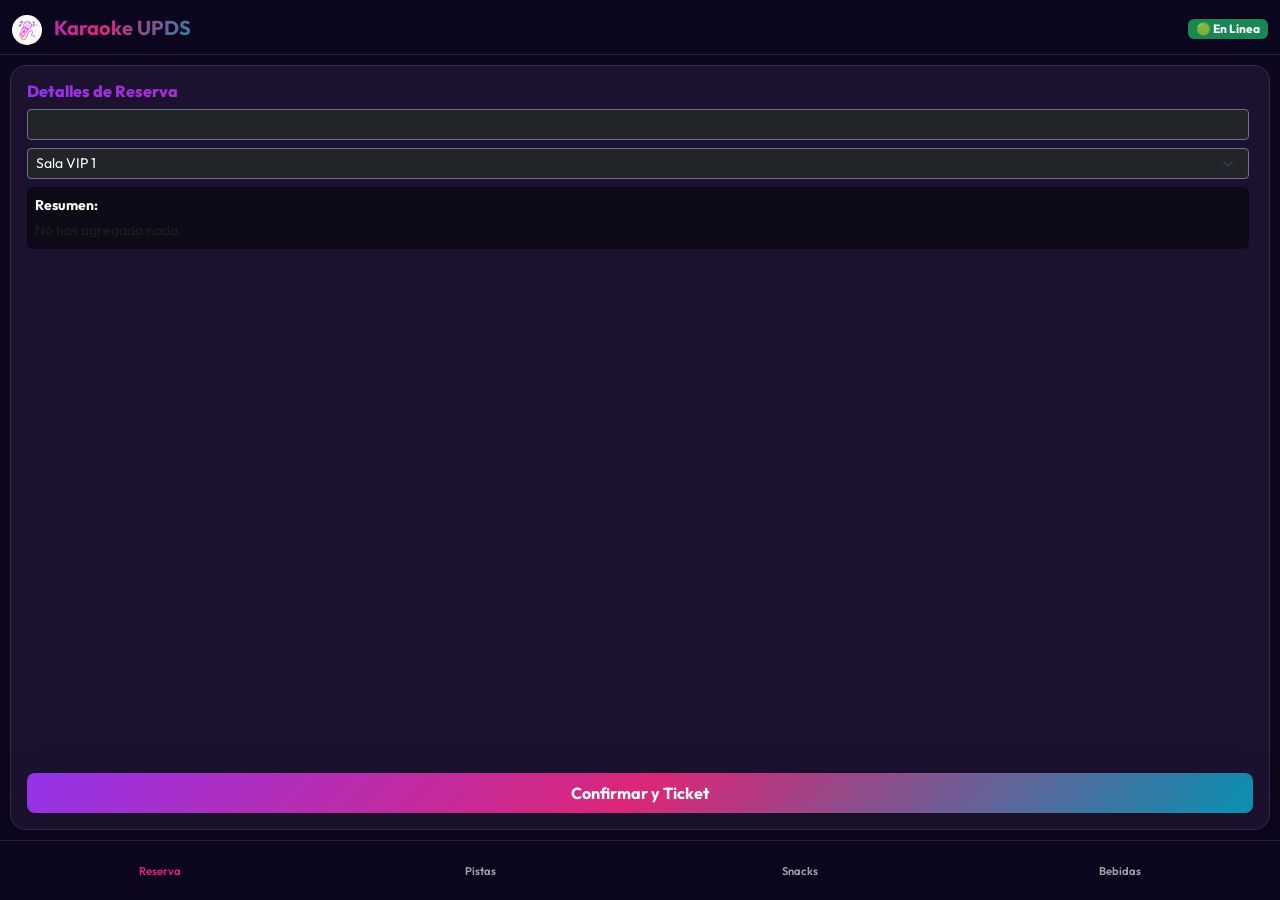
==== commit a211e97c: "App Karaoke completa: 40 pistas, 10 snacks, ticket PDF arreglado y UI movil" ====
--- a/index.html
+++ b/index.html
@@ -3,7 +3,7 @@
 <head>
     <meta charset="UTF-8">
     <meta name="viewport" content="width=device-width, initial-scale=1.0, maximum-scale=1.0, user-scalable=no">
-    <title>Karaoke UPDS | Sistema de Reservas</title>
+    <title>Karaoke UPDS | POS</title>
 
     <meta name="theme-color" content="#0f0a1c">
     <link rel="manifest" href="./manifest.json">
@@ -20,123 +20,114 @@
 </head>
 <body>
 
-    <!-- Barra Superior -->
     <nav class="navbar fixed-top glass-nav">
         <div class="container-fluid">
             <a class="navbar-brand fw-bold text-gradient" href="#">
-                <img src="img/logo.png" alt="Logo" width="32" height="32" class="d-inline-block align-text-top me-2 bg-white rounded-circle p-1">
+                <img src="img/logo.png" alt="Logo" width="30" height="30" class="d-inline-block align-text-top me-2 bg-white rounded-circle p-1">
                 Karaoke UPDS
             </a>
-            <div id="estadoRed" class="badge bg-success shadow-sm">🟢 En Línea</div>
+            <div id="estadoRed" class="badge bg-success shadow-sm">🟢</div>
         </div>
     </nav>
 
-    <!-- Contenedor Principal (Responsivo Web/Móvil) -->
     <main class="app-container">
-        <div class="row h-100 g-0">
+        <!-- 1. RESERVA -->
+        <section id="view-reserva" class="app-view active">
+            <div class="glass-card p-3 h-100 d-flex flex-column">
+                <h6 class="text-gradient mb-2"><i class="ph ph-receipt"></i> Detalles de Reserva</h6>
 
-            <!-- COLUMNA IZQUIERDA: FORMULARIO Y RESUMEN (Web: 5 col, Móvil: 12 col) -->
-            <div class="col-lg-5 col-12 h-100 p-2 d-flex flex-column border-end border-secondary border-opacity-25">
-                <div class="glass-card p-3 flex-grow-1 d-flex flex-column">
-                    <h5 class="text-gradient mb-3"><i class="ph ph-receipt"></i> Detalles de Reserva</h5>
+                <form id="formReserva" class="flex-grow-1 overflow-auto pe-1" novalidate>
+                    <div class="mb-2">
+                        <input type="text" id="clienteNombre" class="form-control form-control-sm bg-dark text-white border-secondary" placeholder="Nombre del Cliente" required>
+                        <small class="text-danger d-none" id="errorNombre">Requerido.</small>
+                    </div>
+                    <div class="mb-2">
+                        <select id="salaSelect" class="form-select form-select-sm bg-dark text-white border-secondary">
+                            <option value="Sala VIP 1">Sala VIP 1</option>
+                            <option value="Sala VIP 2">Sala VIP 2</option>
+                            <option value="Mesa Central 4">Mesa Central 4</option>
+                            <option value="Sala Familiar">Sala Familiar</option>
+                        </select>
+                    </div>
+                    <div class="bg-black bg-opacity-50 p-2 rounded mb-2">
+                        <small class="text-light fw-bold d-block mb-1">Resumen:</small>
+                        <ul id="listaResumen" class="list-unstyled text-muted small mb-0">
+                            <li>No has agregado nada.</li>
+                        </ul>
+                    </div>
+                </form>
 
-                    <form id="formReserva" class="d-flex flex-column h-100" novalidate>
-                        <div class="mb-2">
-                            <label class="form-label text-light small mb-0">Nombre del Cliente:</label>
-                            <input type="text" id="clienteNombre" class="form-control form-control-lg bg-dark text-white border-secondary" placeholder="Ej. Alex" required>
-                            <small class="text-danger d-none" id="errorNombre">Requerido.</small>
-                        </div>
+                <button type="button" id="btnConfirmar" class="btn btn-gradient w-100 py-2 fw-bold shadow-lg mt-2">
+                    <i class="ph ph-check-circle"></i> Confirmar y Ticket
+                </button>
+            </div>
+        </section>
 
-                        <div class="mb-3">
-                            <label class="form-label text-light small mb-0">Sala / Turno:</label>
-                            <select id="salaSelect" class="form-select form-select-lg bg-dark text-white border-secondary">
-                                <option value="Sala VIP 1">Sala VIP 1 (Privada)</option>
-                                <option value="Mesa Central 4">Mesa Central 4 (Pública)</option>
-                                <option value="Sala Familiar">Sala Familiar (Privada)</option>
-                            </select>
-                        </div>
+        <!-- 2. PISTAS -->
+        <section id="view-pistas" class="app-view">
+            <div class="h-100 d-flex flex-column">
+                <div id="catalogoKaraoke" class="lista-grid flex-grow-1"></div>
+            </div>
+        </section>
 
-                        <div class="bg-black bg-opacity-50 p-3 rounded mb-3 flex-grow-1 overflow-auto">
-                            <h6 class="text-light mb-2">Resumen:</h6>
-                            <ul id="listaResumen" class="list-unstyled text-muted small mb-0">
-                                <li>No has agregado nada aún.</li>
-                            </ul>
-                        </div>
+        <!-- 3. SNACKS -->
+        <section id="view-snacks" class="app-view">
+            <div class="h-100 d-flex flex-column">
+                <div id="catalogoSnacks" class="lista-grid flex-grow-1"></div>
+            </div>
+        </section>
 
-                        <button type="submit" class="btn btn-gradient w-100 py-3 fw-bold fs-5 shadow-lg">
-                            <i class="ph ph-check-circle"></i> Confirmar y Generar Ticket
-                        </button>
-                    </form>
-                </div>
+        <!-- 4. BEBIDAS -->
+        <section id="view-bebidas" class="app-view">
+            <div class="h-100 d-flex flex-column">
+                <div id="catalogoBebidas" class="lista-grid flex-grow-1"></div>
             </div>
-
-            <!-- COLUMNA DERECHA: PESTAÑAS DE PRODUCTOS (Web: 7 col) -->
-            <div class="col-lg-7 col-12 h-100 p-2 d-flex flex-column">
-                <!-- Tabs Superiores -->
-                <div class="d-flex gap-2 mb-2 overflow-auto pb-1">
-                    <button class="btn btn-dark tab-btn active" data-target="tab-pistas"><i class="ph ph-music-notes"></i> Pistas</button>
-                    <button class="btn btn-dark tab-btn" data-target="tab-snacks"><i class="ph ph-pizza"></i> Snacks</button>
-                    <button class="btn btn-dark tab-btn" data-target="tab-bebidas"><i class="ph ph-wine"></i> Bebidas</button>
-                </div>
-
-                <!-- Contenedores de Listas (Lazy Loading) -->
-                <div class="flex-grow-1 overflow-auto pe-1 position-relative">
-                    <div id="tab-pistas" class="tab-content active">
-                        <div id="catalogoKaraoke" class="lista-grid"></div>
-                    </div>
-                    <div id="tab-snacks" class="tab-content">
-                        <div id="catalogoSnacks" class="lista-grid"></div>
-                    </div>
-                    <div id="tab-bebidas" class="tab-content">
-                        <div id="catalogoBebidas" class="lista-grid"></div>
-                    </div>
-                </div>
-            </div>
-        </div>
+        </section>
     </main>
 
-    <!-- MODAL KARAOKE (Info Completa) -->
+    <!-- Menú Inferior Táctil -->
+    <nav class="bottom-nav">
+        <a href="#" class="nav-item active" data-target="view-reserva"><i class="ph ph-receipt"></i><span>Reserva</span></a>
+        <a href="#" class="nav-item" data-target="view-pistas"><i class="ph ph-music-notes"></i><span>Pistas</span></a>
+        <a href="#" class="nav-item" data-target="view-snacks"><i class="ph ph-pizza"></i><span>Snacks</span></a>
+        <a href="#" class="nav-item" data-target="view-bebidas"><i class="ph ph-wine"></i><span>Bebidas</span></a>
+    </nav>
+
+    <!-- MODAL KARAOKE (Disco Giratorio) -->
     <div class="modal fade" id="modalPista" tabindex="-1" aria-hidden="true">
-        <div class="modal-dialog modal-dialog-centered">
-            <div class="modal-content glass-modal karaoke-bg text-center p-4">
-                <button type="button" class="btn-close btn-close-white position-absolute top-0 end-0 m-3" data-bs-dismiss="modal"></button>
-
-                <div class="vinyl-container mx-auto mb-3">
+        <div class="modal-dialog modal-dialog-centered modal-sm">
+            <div class="modal-content glass-modal karaoke-bg text-center p-3">
+                <button type="button" class="btn-close btn-close-white position-absolute top-0 end-0 m-2" data-bs-dismiss="modal"></button>
+                <div class="vinyl-container mx-auto mb-2">
                     <div class="vinyl-disc"></div>
                     <img id="pistaImgHD" src="" alt="Portada" class="vinyl-cover">
                 </div>
-
-                <h4 class="text-white mb-1 fw-bold" id="pistaTitulo">Título</h4>
-                <p class="text-gradient mb-2 fw-bold" id="pistaArtista">Artista</p>
-
-                <div class="d-flex justify-content-center gap-2 mb-3 flex-wrap">
-                    <span class="badge bg-secondary" id="pistaAlbum">Álbum</span>
-                    <span class="badge bg-secondary" id="pistaAnio">Año</span>
-                    <span class="badge bg-secondary" id="pistaGenero">Género</span>
-                    <span class="badge bg-secondary" id="pistaDuracion">Duración</span>
+                <h5 class="text-white mb-1 fw-bold" id="pistaTitulo">Título</h5>
+                <p class="text-gradient mb-2 fw-bold small" id="pistaArtista">Artista</p>
+                <div class="d-flex justify-content-center gap-1 mb-2 flex-wrap">
+                    <span class="badge bg-secondary small" id="pistaAlbum">Álbum</span>
+                    <span class="badge bg-secondary small" id="pistaGenero">Género</span>
                 </div>
-
-                <div class="letra-container mb-3 p-3 rounded-4 text-center" style="max-height: 150px;">
-                    <p class="karaoke-text m-0" id="pistaLetra">Letra...</p>
+                <div class="letra-container mb-2 p-2 rounded-3 text-center flex-grow-1">
+                    <p class="karaoke-text m-0 small" id="pistaLetra">Letra...</p>
                 </div>
-
-                <button class="btn btn-gradient w-100 py-3 fs-5 fw-bold" id="btnAgregarPista">
-                    <i class="ph ph-plus-circle"></i> Agregar a la Reserva
+                <button class="btn btn-gradient w-100 py-2 btn-sm fw-bold" id="btnAgregarPista">
+                    <i class="ph ph-plus-circle"></i> Agregar Pista
                 </button>
             </div>
         </div>
     </div>
 
-    <!-- MODAL SNACKS/BEBIDAS -->
+    <!-- MODAL PRODUCTOS (Snacks/Bebidas) -->
     <div class="modal fade" id="modalProducto" tabindex="-1" aria-hidden="true">
         <div class="modal-dialog modal-dialog-centered modal-sm">
             <div class="modal-content glass-modal text-center p-3">
                 <button type="button" class="btn-close btn-close-white position-absolute top-0 end-0 m-2" data-bs-dismiss="modal"></button>
-                <img id="prodImg" src="" class="img-fluid rounded mb-3" loading="lazy" style="max-height: 200px; object-fit: cover;">
-                <h5 class="text-white fw-bold" id="prodTitulo">Producto</h5>
-                <p class="text-warning fw-bold fs-5 mb-1" id="prodPrecio">0 BOB</p>
-                <p class="text-muted small mb-3" id="prodDesc">Descripción</p>
-                <button class="btn btn-gradient w-100 py-2" id="btnAgregarProd">
+                <img id="prodImg" src="" class="img-fluid rounded mb-2" loading="lazy" style="max-height: 120px; object-fit: cover;">
+                <h6 class="text-white fw-bold mb-0" id="prodTitulo">Producto</h6>
+                <p class="text-warning fw-bold mb-1 small" id="prodPrecio">0 BOB</p>
+                <p class="text-muted small mb-2" id="prodDesc">Descripción</p>
+                <button class="btn btn-gradient w-100 py-2 btn-sm" id="btnAgregarProd">
                     <i class="ph ph-plus"></i> Agregar
                 </button>
             </div>
@@ -147,39 +138,35 @@
     <div class="modal fade" id="modalTicket" tabindex="-1" data-bs-backdrop="static">
         <div class="modal-dialog modal-dialog-centered">
             <div class="modal-content text-dark p-0 border-0 rounded-4 overflow-hidden">
-                <!-- Ticket visual (Este div se convierte a PDF) -->
-                <div id="ticketVisual" class="bg-white p-4" style="font-family: monospace;">
-                    <div class="text-center mb-3">
-                        <h3 class="fw-bold m-0">KARAOKE UPDS</h3>
-                        <p class="small m-0">Ticket de Reserva</p>
-                        <p class="small m-0" id="ticketFecha">Fecha</p>
+                <!-- Estilos forzados en línea para el PDF -->
+                <div id="ticketVisual" style="background-color: #ffffff; color: #000000; padding: 20px; font-family: 'Courier New', Courier, monospace;">
+                    <div style="text-align: center; margin-bottom: 15px;">
+                        <h4 style="margin: 0; font-weight: bold; font-size: 18px;">KARAOKE UPDS</h4>
+                        <p style="margin: 5px 0; font-size: 12px;">Ticket de Reserva</p>
+                        <p style="margin: 0; font-size: 10px;" id="ticketFecha">Fecha</p>
                     </div>
-                    <hr style="border-top: 2px dashed #000;">
-                    <p class="mb-1"><strong>Cliente:</strong> <span id="ticketCliente">--</span></p>
-                    <p class="mb-1"><strong>Sala:</strong> <span id="ticketSala">--</span></p>
-                    <hr style="border-top: 2px dashed #000;">
-                    <p class="mb-1 fw-bold">Detalle:</p>
-                    <ul class="list-unstyled small mb-0" id="ticketDetalle">
-                        <!-- Items aquí -->
-                    </ul>
-                    <hr style="border-top: 2px dashed #000;">
-                    <h5 class="text-end fw-bold">TOTAL: <span id="ticketTotal">0</span> BOB</h5>
-                    <p class="text-center small mt-4 mb-0">¡Gracias por cantar con nosotros!</p>
+                    <hr style="border-top: 2px dashed #000000; opacity: 1;">
+                    <p style="margin-bottom: 5px; font-size: 12px;"><strong>Cliente:</strong> <span id="ticketCliente">--</span></p>
+                    <p style="margin-bottom: 5px; font-size: 12px;"><strong>Sala:</strong> <span id="ticketSala">--</span></p>
+                    <hr style="border-top: 2px dashed #000000; opacity: 1;">
+                    <p style="margin-bottom: 5px; font-weight: bold; font-size: 12px;">Detalle:</p>
+                    <ul style="list-style: none; padding: 0; margin: 0; font-size: 11px;" id="ticketDetalle"></ul>
+                    <hr style="border-top: 2px dashed #000000; opacity: 1;">
+                    <h5 style="text-align: right; margin-top: 10px; font-weight: bold; font-size: 16px;">TOTAL: <span id="ticketTotal">0</span> BOB</h5>
+                    <p style="text-align: center; font-size: 10px; margin-top: 15px;">¡Gracias por cantar!</p>
                 </div>
-
-                <div class="bg-dark p-3 d-flex gap-2">
-                    <button type="button" class="btn btn-outline-light w-50" data-bs-dismiss="modal" id="btnCerrarTicket">Cerrar</button>
-                    <button type="button" class="btn btn-gradient w-50 fw-bold" id="btnDescargarPDF">
-                        <i class="ph ph-file-pdf"></i> Descargar
+                <div class="bg-dark p-2 d-flex gap-2">
+                    <button type="button" class="btn btn-outline-light w-50 btn-sm" data-bs-dismiss="modal" id="btnCerrarTicket">Cerrar</button>
+                    <button type="button" class="btn btn-gradient w-50 fw-bold btn-sm" id="btnDescargarPDF">
+                        <i class="ph ph-file-pdf"></i> PDF
                     </button>
                 </div>
             </div>
         </div>
     </div>
 
-    <!-- Toast -->
     <div id="toast" class="toast-alert">
-        <i class="ph ph-check-circle fs-3"></i>
+        <i class="ph ph-check-circle fs-4"></i>
         <div>
             <strong class="d-block" id="toastTitulo">¡Éxito!</strong>
             <span class="small" id="toastMensaje">Acción completada.</span>
--- a/styles.css
+++ b/styles.css
@@ -3,16 +3,14 @@
     --bg-card: rgba(30, 20, 50, 0.9);
     --primary-gradient: linear-gradient(135deg, #9333ea, #db2777, #0891b2);
     --text-main: #f8fafc;
-    --nav-height: 60px;
+    --nav-height: 55px;
+    --bottom-nav-height: 60px;
 }
 
-/* Regla del PDF: 100dvh sin scroll global */
 html, body {
     height: 100dvh;
-    overflow: hidden;
+    overflow: hidden; /* Bloquea el scroll de la página */
     background-color: var(--bg);
-    background-image: radial-gradient(circle at 10% 20%, rgba(147, 51, 234, 0.2) 0%, transparent 40%),
-                      radial-gradient(circle at 90% 80%, rgba(219, 39, 119, 0.2) 0%, transparent 40%);
     color: var(--text-main);
     font-family: 'Outfit', sans-serif;
     margin: 0;
@@ -25,77 +23,87 @@
     height: var(--nav-height);
     z-index: 1050;
 }
+.text-gradient { background: var(--primary-gradient); -webkit-background-clip: text; -webkit-text-fill-color: transparent; font-weight: 800; }
 
-.text-gradient {
-    background: var(--primary-gradient);
-    -webkit-background-clip: text;
-    -webkit-text-fill-color: transparent;
-    font-weight: 800;
-}
-
+/* El contenedor de vistas (le resta el alto de las barras) */
 .app-container {
     height: 100dvh;
     padding-top: var(--nav-height);
+    padding-bottom: var(--bottom-nav-height);
     box-sizing: border-box;
 }
 
-.glass-card {
-    background: var(--bg-card);
-    backdrop-filter: blur(20px);
-    border: 1px solid rgba(255,255,255,0.1);
-    border-radius: 16px;
+.app-view {
+    display: none;
+    height: 100%;
+    padding: 10px;
+    overflow: hidden;
 }
+.app-view.active { display: block; }
 
-/* Botones (Regla del PDF: 44px min) */
-.btn-gradient {
-    background: var(--primary-gradient); color: #fff; border: none; border-radius: 8px;
-    transition: 0.3s; min-height: 44px;
+/* Las listas internas SON las únicas que hacen scroll */
+.lista-grid {
+    display: flex;
+    flex-direction: column;
+    gap: 8px;
+    overflow-y: auto;
+    height: 100%;
+    padding-right: 5px;
+    padding-bottom: 10px;
+    -webkit-overflow-scrolling: touch; /* Scroll suave iOS */
 }
-.btn-gradient:hover { filter: brightness(1.2); color: #fff; box-shadow: 0 0 15px rgba(219, 39, 119, 0.5); }
+.lista-grid::-webkit-scrollbar { width: 4px; }
+.lista-grid::-webkit-scrollbar-thumb { background: #9333ea; border-radius: 4px; }
 
-/* Tabs */
-.tab-btn { background: transparent; color: #a1a1aa; border: 1px solid rgba(255,255,255,0.1); border-radius: 20px; padding: 5px 15px; font-weight: 600; white-space: nowrap;}
-.tab-btn.active { background: var(--primary-gradient); color: white; border-color: transparent; }
-.tab-content { display: none; }
-.tab-content.active { display: block; animation: fadeIn 0.3s ease; }
+/* Tarjetas Táctiles */
+.glass-card { background: var(--bg-card); backdrop-filter: blur(20px); border: 1px solid rgba(255,255,255,0.1); border-radius: 16px; }
+.btn-gradient { background: var(--primary-gradient); color: #fff; border: none; border-radius: 8px; transition: 0.3s; }
+.btn-gradient:hover { filter: brightness(1.2); color: #fff; }
 
-/* Listas de Productos (Lazy Load) */
-.lista-grid { display: flex; flex-direction: column; gap: 10px; }
 .tarjeta-prod {
     background: var(--bg-card);
     border: 1px solid rgba(255,255,255,0.1);
     border-radius: 12px;
-    padding: 10px;
-    display: flex; align-items: center; gap: 12px;
+    padding: 8px;
+    display: flex; align-items: center; gap: 10px;
     cursor: pointer; transition: 0.3s;
+    min-height: 55px; /* Regla táctil 44px+ */
 }
-.tarjeta-prod:hover { border-color: #db2777; transform: translateY(-2px); }
-.tarjeta-prod img {
-    width: 50px; height: 50px;
-    border-radius: 8px; object-fit: cover;
-    background: #222;
+.tarjeta-prod:hover { border-color: #db2777; }
+.tarjeta-prod img { width: 40px; height: 40px; border-radius: 8px; object-fit: cover; }
+.info-prod { flex-grow: 1; min-width: 0; text-align: left; }
+.info-prod h4 { font-size: 0.85rem; margin: 0; color: #fff; white-space: nowrap; overflow: hidden; text-overflow: ellipsis; }
+.info-prod p { font-size: 0.7rem; margin: 0; color: #a1a1aa; white-space: nowrap; overflow: hidden; text-overflow: ellipsis; }
+.precio { color: #db2777; font-weight: bold; font-size: 0.85rem; }
+
+/* Menú Fijo Inferior */
+.bottom-nav {
+    position: fixed;
+    bottom: 0; left: 0; width: 100%;
+    height: var(--bottom-nav-height);
+    background: rgba(13, 6, 31, 0.95);
+    backdrop-filter: blur(15px);
+    border-top: 1px solid rgba(255,255,255,0.1);
+    display: flex; justify-content: space-around; align-items: center;
+    z-index: 1050;
 }
-.info-prod { flex-grow: 1; min-width: 0; text-align: left; }
-.info-prod h4 { font-size: 0.95rem; margin: 0; color: #fff; white-space: nowrap; overflow: hidden; text-overflow: ellipsis; }
-.info-prod p { font-size: 0.75rem; margin: 0; color: #a1a1aa; white-space: nowrap; overflow: hidden; text-overflow: ellipsis; }
-.info-prod .precio { color: #db2777; font-weight: bold; }
-
-/* Discos */
-.vinyl-container { position: relative; width: 160px; height: 160px; display: flex; justify-content: center; align-items: center; margin: 0 auto; }
-.vinyl-disc { position: absolute; width: 100%; height: 100%; background: repeating-radial-gradient(#050505, #050505 4px, #1a1a1a 5px, #050505 6px); border-radius: 50%; box-shadow: 0 10px 30px rgba(0,0,0,0.8); animation: spin 3s linear infinite; }
-.vinyl-cover { position: relative; z-index: 2; width: 100px; height: 100px; border-radius: 50%; object-fit: cover; border: 3px solid #fff; animation: spin 3s linear infinite; }
-@keyframes spin { 100% { transform: rotate(360deg); } }
+.nav-item {
+    display: flex; flex-direction: column; align-items: center; justify-content: center;
+    color: #a1a1aa; text-decoration: none; width: 100%; height: 100%;
+    font-size: 0.7rem; font-weight: 600; gap: 2px;
+}
+.nav-item i { font-size: 1.3rem; }
+.nav-item.active { color: #db2777; }
 
 /* Modales */
 .glass-modal { background: rgba(15, 5, 30, 0.95); backdrop-filter: blur(30px); border: 1px solid rgba(147, 51, 234, 0.5); border-radius: 20px; overflow: hidden; }
-.karaoke-bg { background-image: linear-gradient(rgba(15, 5, 30, 0.85), rgba(15, 5, 30, 0.85)), url('https://images.unsplash.com/photo-1514525253161-7a46d19cd819?q=80&w=1000&auto=format&fit=crop'); background-size: cover; background-position: center; }
-.letra-container { background: rgba(0, 0, 0, 0.6); border: 1px solid rgba(255, 255, 255, 0.1); overflow-y: auto; }
-.karaoke-text { font-size: 1.1rem; font-weight: 800; color: #fff; line-height: 1.4; text-shadow: 0 0 10px rgba(255,255,255,0.5), 0 0 20px #db2777; }
+.karaoke-bg { background-image: linear-gradient(rgba(15, 5, 30, 0.85), rgba(15, 5, 30, 0.85)), url('https://images.unsplash.com/photo-1514525253161-7a46d19cd819?q=80&w=1000&auto=format&fit=crop'); background-size: cover; }
+.vinyl-container { position: relative; width: 110px; height: 110px; display: flex; justify-content: center; align-items: center; margin: 0 auto; }
+.vinyl-disc { position: absolute; width: 100%; height: 100%; background: repeating-radial-gradient(#050505, #050505 4px, #1a1a1a 5px, #050505 6px); border-radius: 50%; animation: spin 3s linear infinite; }
+.vinyl-cover { position: relative; z-index: 2; width: 70px; height: 70px; border-radius: 50%; object-fit: cover; border: 3px solid #fff; animation: spin 3s linear infinite; }
+@keyframes spin { 100% { transform: rotate(360deg); } }
+.letra-container { background: rgba(0, 0, 0, 0.6); border: 1px solid rgba(255, 255, 255, 0.1); overflow-y: auto; max-height: 80px; }
+.karaoke-text { font-size: 0.85rem; font-weight: 800; color: #fff; line-height: 1.3; }
 
 /* Toast */
-.toast-alert { position: fixed; bottom: 20px; right: 20px; background: #10b981; color: #fff; padding: 12px 20px; border-radius: 12px; display: none; align-items: center; gap: 10px; z-index: 9999; animation: popIn 0.4s ease; }
-@keyframes popIn { from { transform: scale(0.8); opacity: 0; } to { transform: scale(1); opacity: 1; } }
-@keyframes fadeIn { from { opacity: 0; } to { opacity: 1; } }
-
-/* Regla PDF para Textos Largos */
-.text-truncate { min-width: 0; white-space: nowrap; overflow: hidden; text-overflow: ellipsis; }
+.toast-alert { position: fixed; bottom: calc(var(--bottom-nav-height) + 10px); right: 15px; background: #10b981; color: #fff; padding: 10px 15px; border-radius: 12px; display: none; align-items: center; gap: 10px; z-index: 9999; }
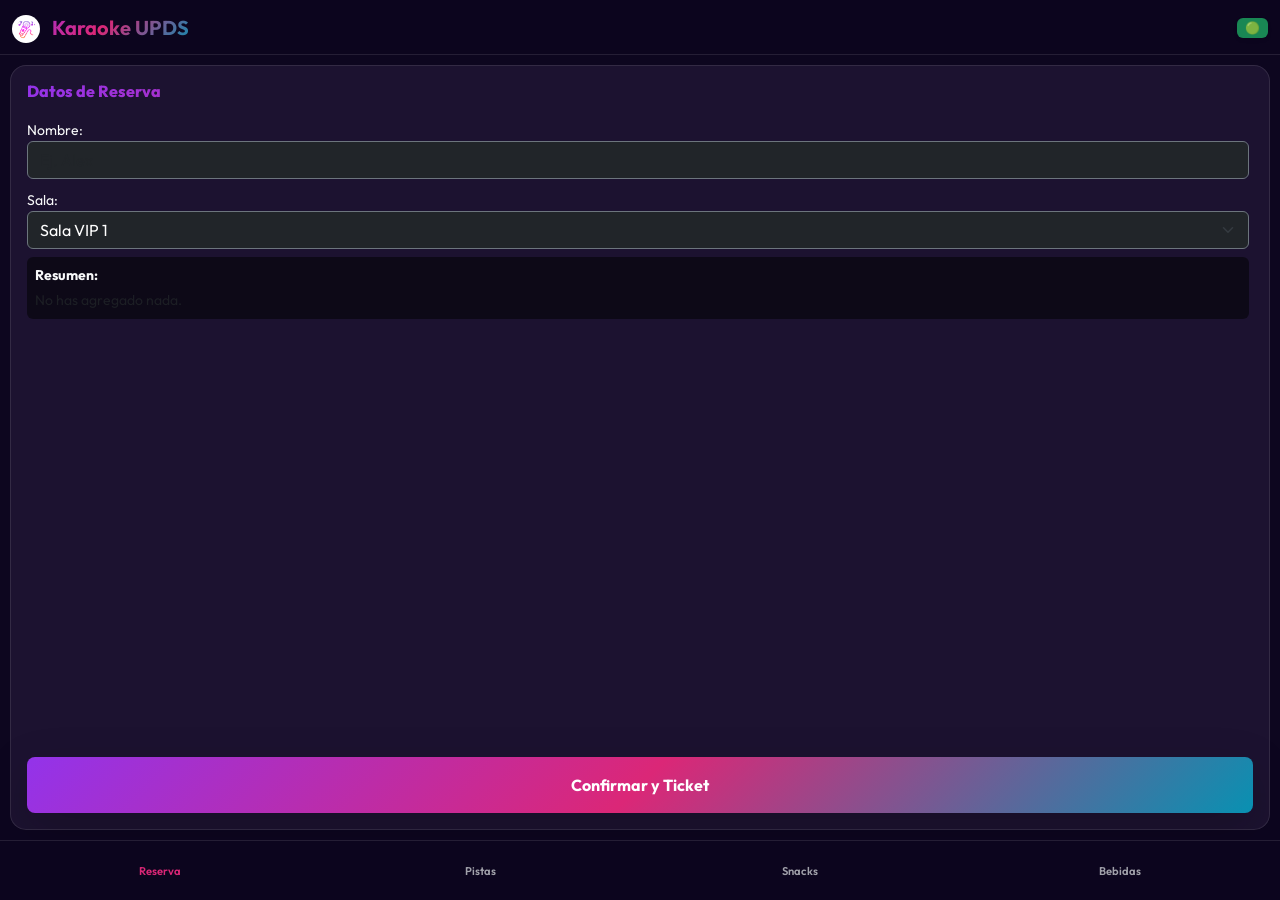
==== commit c6361e94: "Sistema Karaoke completo: 20 pistas, 10 snacks, 10 bebidas, PDF corregido y UI movil" ====
--- a/index.html
+++ b/index.html
@@ -4,7 +4,6 @@
     <meta charset="UTF-8">
     <meta name="viewport" content="width=device-width, initial-scale=1.0, maximum-scale=1.0, user-scalable=no">
     <title>Karaoke UPDS | POS</title>
-
     <meta name="theme-color" content="#0f0a1c">
     <link rel="manifest" href="./manifest.json">
     <link rel="icon" type="image/png" href="img/logo.png">
@@ -23,7 +22,7 @@
     <nav class="navbar fixed-top glass-nav">
         <div class="container-fluid">
             <a class="navbar-brand fw-bold text-gradient" href="#">
-                <img src="img/logo.png" alt="Logo" width="30" height="30" class="d-inline-block align-text-top me-2 bg-white rounded-circle p-1">
+                <img src="img/logo.png" alt="Logo" width="28" height="28" class="d-inline-block align-text-top me-2 bg-white rounded-circle p-1">
                 Karaoke UPDS
             </a>
             <div id="estadoRed" class="badge bg-success shadow-sm">🟢</div>
@@ -31,18 +30,20 @@
     </nav>
 
     <main class="app-container">
-        <!-- 1. RESERVA -->
+        <!-- RESERVA -->
         <section id="view-reserva" class="app-view active">
             <div class="glass-card p-3 h-100 d-flex flex-column">
-                <h6 class="text-gradient mb-2"><i class="ph ph-receipt"></i> Detalles de Reserva</h6>
+                <h6 class="text-gradient mb-3"><i class="ph ph-receipt"></i> Datos de Reserva</h6>
 
                 <form id="formReserva" class="flex-grow-1 overflow-auto pe-1" novalidate>
                     <div class="mb-2">
-                        <input type="text" id="clienteNombre" class="form-control form-control-sm bg-dark text-white border-secondary" placeholder="Nombre del Cliente" required>
+                        <label class="form-label text-light small mb-0">Nombre:</label>
+                        <input type="text" id="clienteNombre" class="form-control bg-dark text-white border-secondary" placeholder="Ej. Alex" required>
                         <small class="text-danger d-none" id="errorNombre">Requerido.</small>
                     </div>
                     <div class="mb-2">
-                        <select id="salaSelect" class="form-select form-select-sm bg-dark text-white border-secondary">
+                        <label class="form-label text-light small mb-0">Sala:</label>
+                        <select id="salaSelect" class="form-select bg-dark text-white border-secondary">
                             <option value="Sala VIP 1">Sala VIP 1</option>
                             <option value="Sala VIP 2">Sala VIP 2</option>
                             <option value="Mesa Central 4">Mesa Central 4</option>
@@ -57,35 +58,38 @@
                     </div>
                 </form>
 
-                <button type="button" id="btnConfirmar" class="btn btn-gradient w-100 py-2 fw-bold shadow-lg mt-2">
+                <button type="button" id="btnConfirmar" class="btn btn-gradient w-100 py-3 fw-bold shadow-lg mt-2">
                     <i class="ph ph-check-circle"></i> Confirmar y Ticket
                 </button>
             </div>
         </section>
 
-        <!-- 2. PISTAS -->
+        <!-- PISTAS -->
         <section id="view-pistas" class="app-view">
             <div class="h-100 d-flex flex-column">
+                <h6 class="text-white mb-2"><i class="ph ph-music-notes"></i> Pistas</h6>
                 <div id="catalogoKaraoke" class="lista-grid flex-grow-1"></div>
             </div>
         </section>
 
-        <!-- 3. SNACKS -->
+        <!-- SNACKS -->
         <section id="view-snacks" class="app-view">
             <div class="h-100 d-flex flex-column">
+                <h6 class="text-white mb-2"><i class="ph ph-pizza"></i> Snacks</h6>
                 <div id="catalogoSnacks" class="lista-grid flex-grow-1"></div>
             </div>
         </section>
 
-        <!-- 4. BEBIDAS -->
+        <!-- BEBIDAS -->
         <section id="view-bebidas" class="app-view">
             <div class="h-100 d-flex flex-column">
+                <h6 class="text-white mb-2"><i class="ph ph-wine"></i> Bebidas</h6>
                 <div id="catalogoBebidas" class="lista-grid flex-grow-1"></div>
             </div>
         </section>
     </main>
 
-    <!-- Menú Inferior Táctil -->
+    <!-- MENÚ INFERIOR -->
     <nav class="bottom-nav">
         <a href="#" class="nav-item active" data-target="view-reserva"><i class="ph ph-receipt"></i><span>Reserva</span></a>
         <a href="#" class="nav-item" data-target="view-pistas"><i class="ph ph-music-notes"></i><span>Pistas</span></a>
@@ -93,7 +97,7 @@
         <a href="#" class="nav-item" data-target="view-bebidas"><i class="ph ph-wine"></i><span>Bebidas</span></a>
     </nav>
 
-    <!-- MODAL KARAOKE (Disco Giratorio) -->
+    <!-- MODAL PISTA -->
     <div class="modal fade" id="modalPista" tabindex="-1" aria-hidden="true">
         <div class="modal-dialog modal-dialog-centered modal-sm">
             <div class="modal-content glass-modal karaoke-bg text-center p-3">
@@ -104,11 +108,7 @@
                 </div>
                 <h5 class="text-white mb-1 fw-bold" id="pistaTitulo">Título</h5>
                 <p class="text-gradient mb-2 fw-bold small" id="pistaArtista">Artista</p>
-                <div class="d-flex justify-content-center gap-1 mb-2 flex-wrap">
-                    <span class="badge bg-secondary small" id="pistaAlbum">Álbum</span>
-                    <span class="badge bg-secondary small" id="pistaGenero">Género</span>
-                </div>
-                <div class="letra-container mb-2 p-2 rounded-3 text-center flex-grow-1">
+                <div class="letra-container mb-2 p-2 rounded-3 text-center">
                     <p class="karaoke-text m-0 small" id="pistaLetra">Letra...</p>
                 </div>
                 <button class="btn btn-gradient w-100 py-2 btn-sm fw-bold" id="btnAgregarPista">
@@ -118,7 +118,7 @@
         </div>
     </div>
 
-    <!-- MODAL PRODUCTOS (Snacks/Bebidas) -->
+    <!-- MODAL PRODUCTO -->
     <div class="modal fade" id="modalProducto" tabindex="-1" aria-hidden="true">
         <div class="modal-dialog modal-dialog-centered modal-sm">
             <div class="modal-content glass-modal text-center p-3">
@@ -138,8 +138,8 @@
     <div class="modal fade" id="modalTicket" tabindex="-1" data-bs-backdrop="static">
         <div class="modal-dialog modal-dialog-centered">
             <div class="modal-content text-dark p-0 border-0 rounded-4 overflow-hidden">
-                <!-- Estilos forzados en línea para el PDF -->
-                <div id="ticketVisual" style="background-color: #ffffff; color: #000000; padding: 20px; font-family: 'Courier New', Courier, monospace;">
+                <!-- PDF CORREGIDO (Estilos en línea para que html2pdf lo lea bien) -->
+                <div id="ticketVisual" style="background-color: #ffffff; color: #000000; padding: 20px; font-family: monospace;">
                     <div style="text-align: center; margin-bottom: 15px;">
                         <h4 style="margin: 0; font-weight: bold; font-size: 18px;">KARAOKE UPDS</h4>
                         <p style="margin: 5px 0; font-size: 12px;">Ticket de Reserva</p>
--- a/styles.css
+++ b/styles.css
@@ -9,7 +9,7 @@
 
 html, body {
     height: 100dvh;
-    overflow: hidden; /* Bloquea el scroll de la página */
+    overflow: hidden;
     background-color: var(--bg);
     color: var(--text-main);
     font-family: 'Outfit', sans-serif;
@@ -25,23 +25,25 @@
 }
 .text-gradient { background: var(--primary-gradient); -webkit-background-clip: text; -webkit-text-fill-color: transparent; font-weight: 800; }
 
-/* El contenedor de vistas (le resta el alto de las barras) */
 .app-container {
     height: 100dvh;
     padding-top: var(--nav-height);
     padding-bottom: var(--bottom-nav-height);
     box-sizing: border-box;
+    display: flex;
+    flex-direction: column;
 }
 
 .app-view {
     display: none;
     height: 100%;
+    width: 100%;
     padding: 10px;
     overflow: hidden;
 }
-.app-view.active { display: block; }
+.app-view.active { display: block; animation: fadeIn 0.3s ease; }
+@keyframes fadeIn { from { opacity: 0; transform: translateY(10px); } to { opacity: 1; transform: translateY(0); } }
 
-/* Las listas internas SON las únicas que hacen scroll */
 .lista-grid {
     display: flex;
     flex-direction: column;
@@ -49,13 +51,11 @@
     overflow-y: auto;
     height: 100%;
     padding-right: 5px;
-    padding-bottom: 10px;
-    -webkit-overflow-scrolling: touch; /* Scroll suave iOS */
+    -webkit-overflow-scrolling: touch;
 }
 .lista-grid::-webkit-scrollbar { width: 4px; }
 .lista-grid::-webkit-scrollbar-thumb { background: #9333ea; border-radius: 4px; }
 
-/* Tarjetas Táctiles */
 .glass-card { background: var(--bg-card); backdrop-filter: blur(20px); border: 1px solid rgba(255,255,255,0.1); border-radius: 16px; }
 .btn-gradient { background: var(--primary-gradient); color: #fff; border: none; border-radius: 8px; transition: 0.3s; }
 .btn-gradient:hover { filter: brightness(1.2); color: #fff; }
@@ -67,16 +67,15 @@
     padding: 8px;
     display: flex; align-items: center; gap: 10px;
     cursor: pointer; transition: 0.3s;
-    min-height: 55px; /* Regla táctil 44px+ */
+    min-height: 55px;
 }
-.tarjeta-prod:hover { border-color: #db2777; }
+.tarjeta-prod:hover { border-color: #db2777; transform: scale(1.01); }
 .tarjeta-prod img { width: 40px; height: 40px; border-radius: 8px; object-fit: cover; }
 .info-prod { flex-grow: 1; min-width: 0; text-align: left; }
 .info-prod h4 { font-size: 0.85rem; margin: 0; color: #fff; white-space: nowrap; overflow: hidden; text-overflow: ellipsis; }
 .info-prod p { font-size: 0.7rem; margin: 0; color: #a1a1aa; white-space: nowrap; overflow: hidden; text-overflow: ellipsis; }
 .precio { color: #db2777; font-weight: bold; font-size: 0.85rem; }
 
-/* Menú Fijo Inferior */
 .bottom-nav {
     position: fixed;
     bottom: 0; left: 0; width: 100%;
@@ -95,15 +94,12 @@
 .nav-item i { font-size: 1.3rem; }
 .nav-item.active { color: #db2777; }
 
-/* Modales */
-.glass-modal { background: rgba(15, 5, 30, 0.95); backdrop-filter: blur(30px); border: 1px solid rgba(147, 51, 234, 0.5); border-radius: 20px; overflow: hidden; }
+.glass-modal { background: rgba(15, 5, 30, 0.95); backdrop-filter: blur(30px); border: 1px solid rgba(147, 51, 234, 0.5); border-radius: 20px; }
 .karaoke-bg { background-image: linear-gradient(rgba(15, 5, 30, 0.85), rgba(15, 5, 30, 0.85)), url('https://images.unsplash.com/photo-1514525253161-7a46d19cd819?q=80&w=1000&auto=format&fit=crop'); background-size: cover; }
-.vinyl-container { position: relative; width: 110px; height: 110px; display: flex; justify-content: center; align-items: center; margin: 0 auto; }
+.vinyl-container { position: relative; width: 100px; height: 100px; margin: 0 auto; }
 .vinyl-disc { position: absolute; width: 100%; height: 100%; background: repeating-radial-gradient(#050505, #050505 4px, #1a1a1a 5px, #050505 6px); border-radius: 50%; animation: spin 3s linear infinite; }
-.vinyl-cover { position: relative; z-index: 2; width: 70px; height: 70px; border-radius: 50%; object-fit: cover; border: 3px solid #fff; animation: spin 3s linear infinite; }
+.vinyl-cover { position: relative; z-index: 2; width: 60px; height: 60px; border-radius: 50%; object-fit: cover; border: 3px solid #fff; animation: spin 3s linear infinite; top: 20px; left: 20px;}
 @keyframes spin { 100% { transform: rotate(360deg); } }
 .letra-container { background: rgba(0, 0, 0, 0.6); border: 1px solid rgba(255, 255, 255, 0.1); overflow-y: auto; max-height: 80px; }
-.karaoke-text { font-size: 0.85rem; font-weight: 800; color: #fff; line-height: 1.3; }
 
-/* Toast */
-.toast-alert { position: fixed; bottom: calc(var(--bottom-nav-height) + 10px); right: 15px; background: #10b981; color: #fff; padding: 10px 15px; border-radius: 12px; display: none; align-items: center; gap: 10px; z-index: 9999; }
+.toast-alert { position: fixed; bottom: calc(var(--bottom-nav-height) + 10px); right: 15px; background: #10b981; color: #fff; padding: 10px 15px; border-radius: 12px; display: none; z-index: 9999; }
